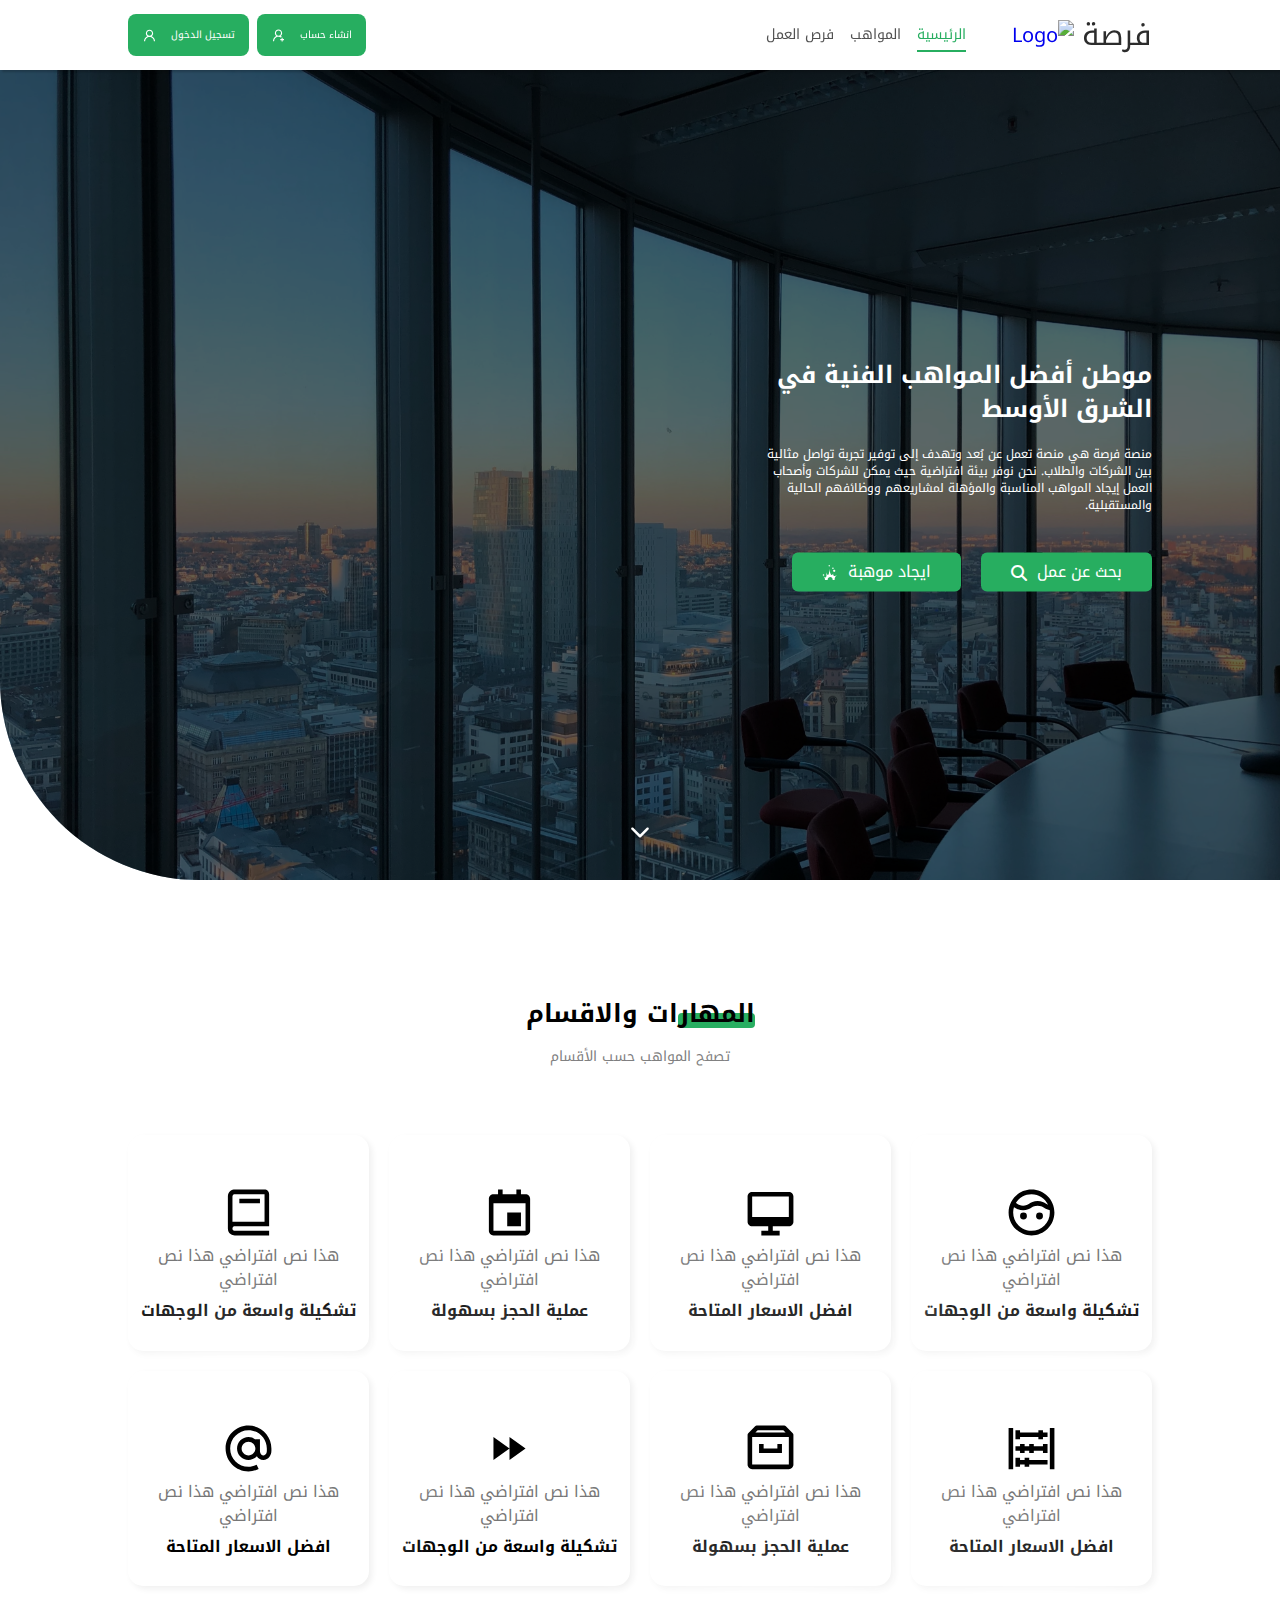
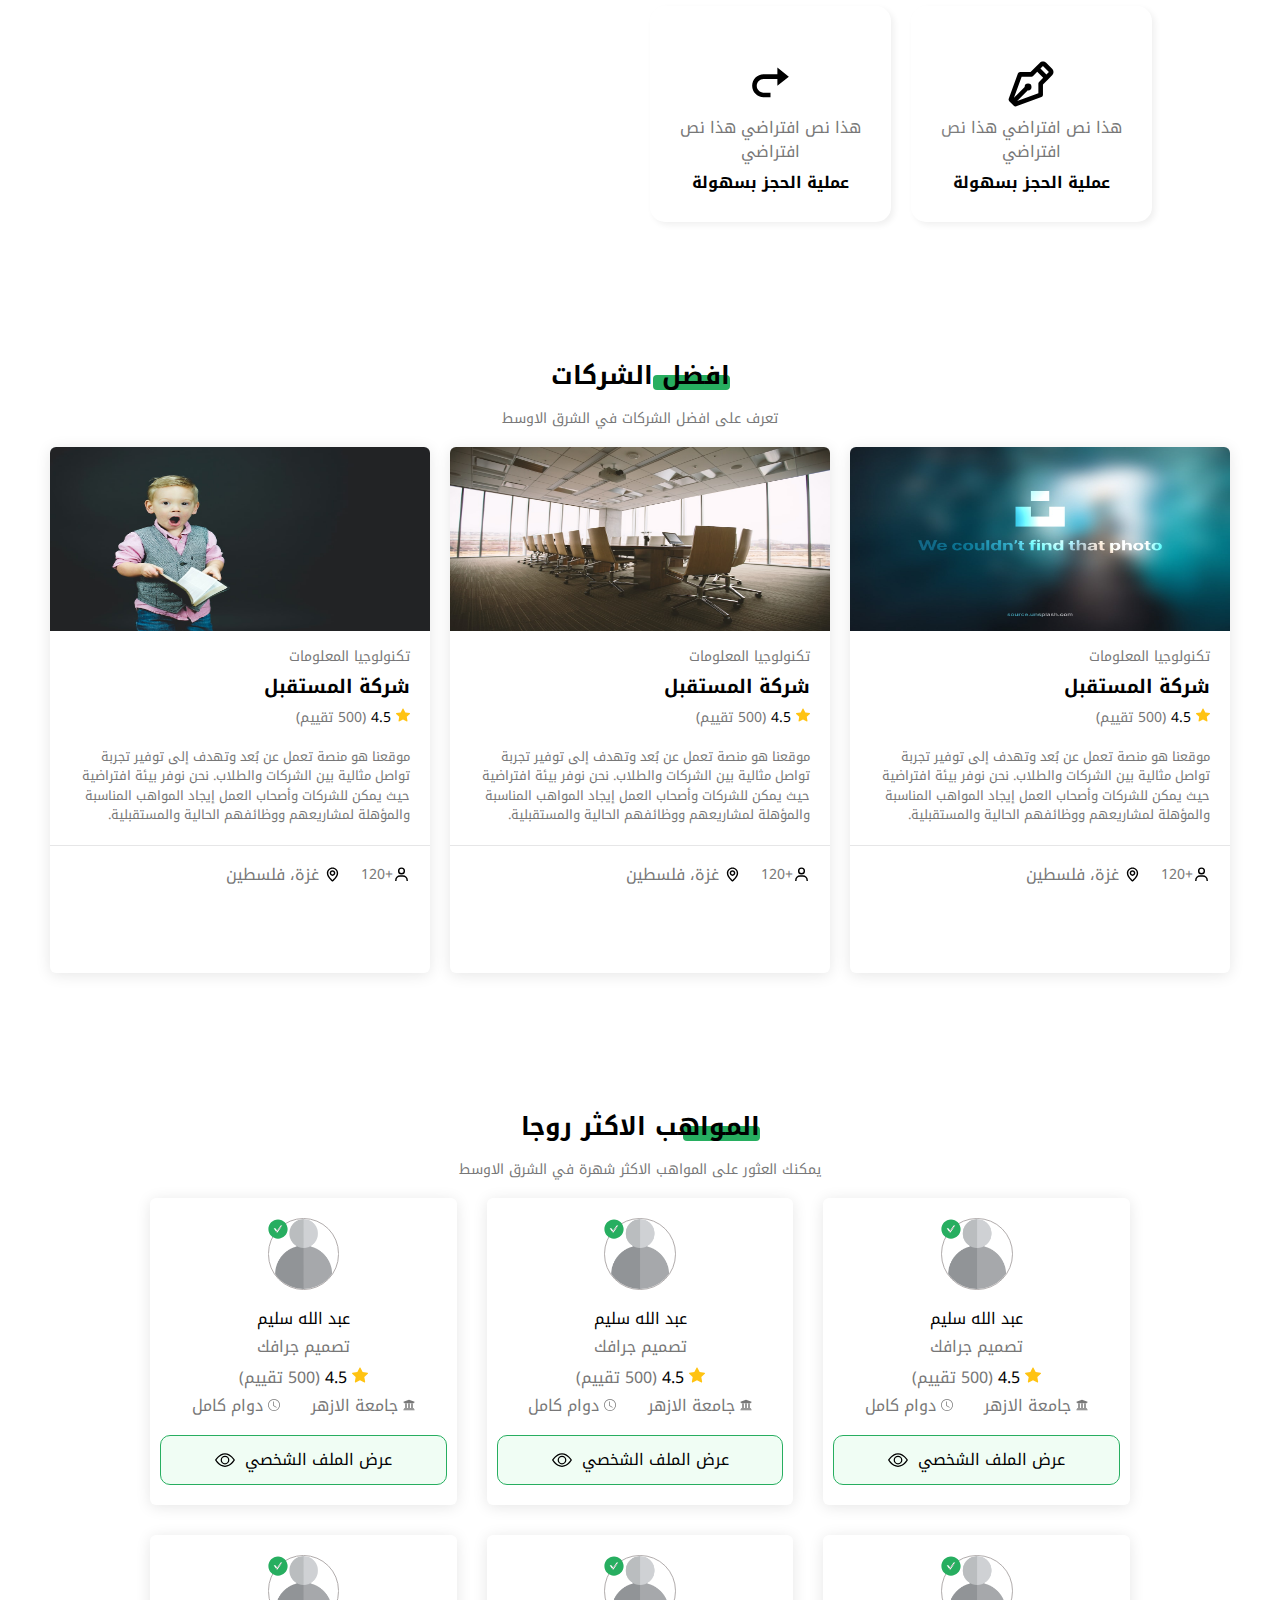
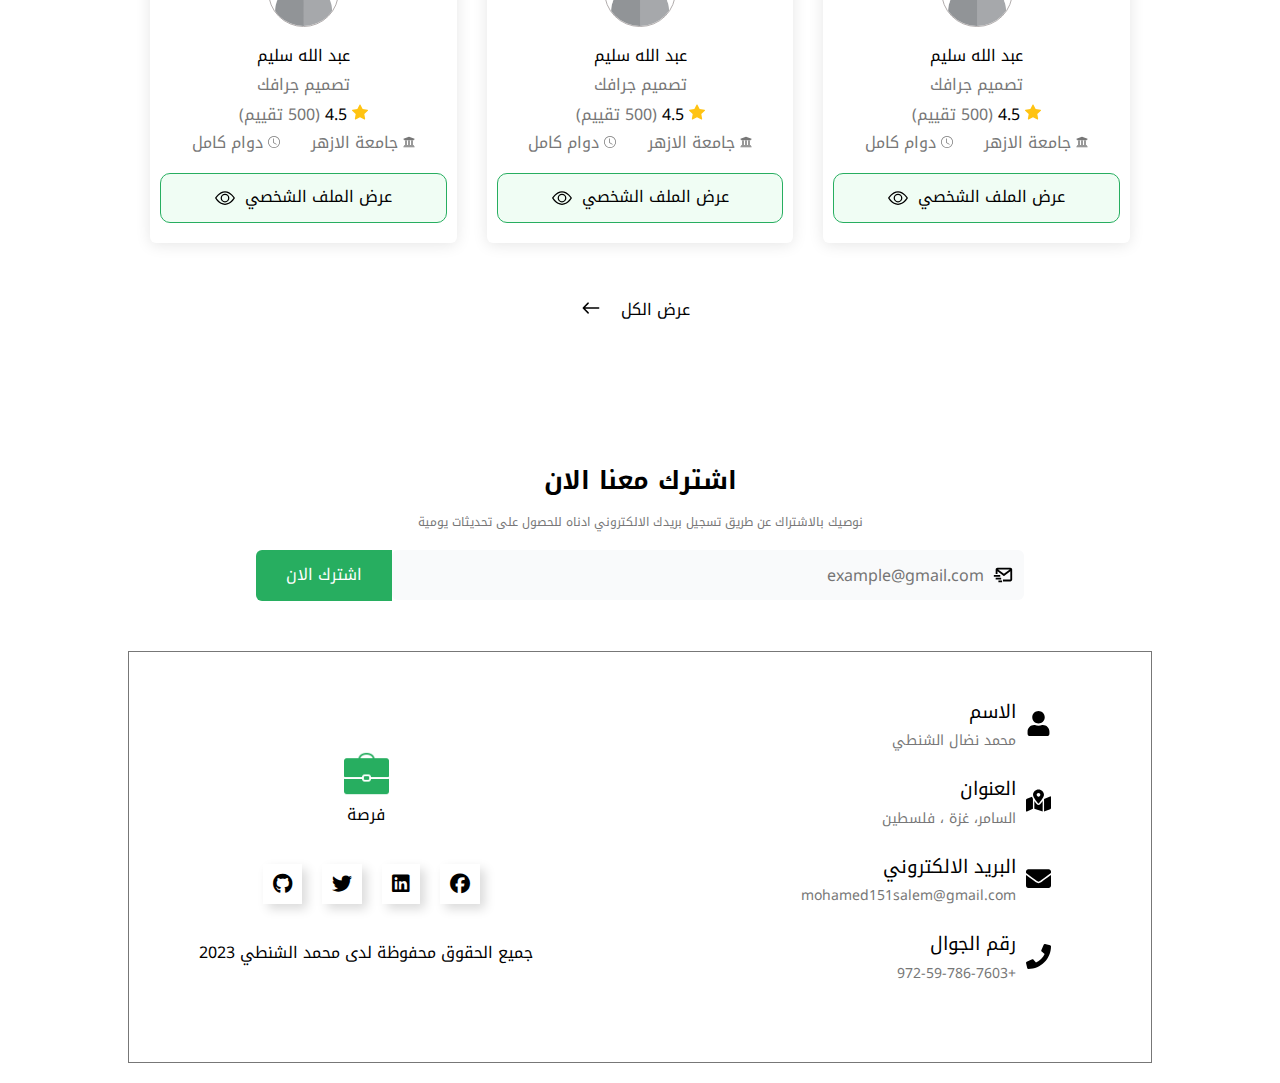
==== index.html @ 755a263c "Template Six" ====
<!DOCTYPE html>
<html lang="en">

<head>
    <meta charset="UTF-8">
    <meta name="viewport" content="width=device-width, initial-scale=1.0">
    <link rel="icon" href="Image/logo.png">
    <!-- Goolge Font -->
    <link rel="preconnect" href="https://fonts.googleapis.com">
    <link rel="preconnect" href="https://fonts.gstatic.com" crossorigin>
    <link href="https://fonts.googleapis.com/css2?family=Noto+Kufi+Arabic:wght@200;300;400;500;600;700;800&display=swap"
        rel="stylesheet">
    <!-- Main File CSS -->
    <link rel="stylesheet" href="CSS/style.css">
    <!-- Font Awesome -->
    <link rel="stylesheet" href="https://cdnjs.cloudflare.com/ajax/libs/font-awesome/6.4.0/css/all.min.css">
    <!-- Normalize CSS -->
    <link rel="stylesheet" href="CSS/Normalize.css">
    <title>Template Six</title>
</head>

<body>
    <!-- Start Header -->
    <header>
        <div class="container">
            <div class="nav">
                <i class="i fas fa-bars toggle-menu"></i>
                <i class="fa-solid fa-xmark cancel"></i>
                <div class="logo">
                    <a href="#">
                        <h2>فرصة</h2>
                        <img src="Image/logo.png" alt="Logo">
                    </a>
                </div>
                <ul>
                    <li><a href="index.html" class="active">الرئيسية</a></li>
                    <li><a href="talent.html">المواهب</a></li>
                    <li><a href="jobs.html">فرص العمل</a></li>
                    <div class="logo-media">
                        <img src="Image/logo.png" alt="Logo">
                    </div>
                    <div class="text">
                        <p>جميع الحقوق محفوظة لدى محمد نضال الشنطي © 2023</p>
                    </div>
                </ul>
            </div>
            <div class="info">
                <div class="create">
                    <p>انشاء حساب</p>
                    <svg stroke="currentColor" fill="currentColor" stroke-width="0" viewBox="0 0 1024 1024" height="15"
                        width="15" xmlns="http://www.w3.org/2000/svg">
                        <path
                            d="M678.3 642.4c24.2-13 51.9-20.4 81.4-20.4h.1c3 0 4.4-3.6 2.2-5.6a371.67 371.67 0 0 0-103.7-65.8c-.4-.2-.8-.3-1.2-.5C719.2 505 759.6 431.7 759.6 349c0-137-110.8-248-247.5-248S264.7 212 264.7 349c0 82.7 40.4 156 102.6 201.1-.4.2-.8.3-1.2.5-44.7 18.9-84.8 46-119.3 80.6a373.42 373.42 0 0 0-80.4 119.5A373.6 373.6 0 0 0 137 888.8a8 8 0 0 0 8 8.2h59.9c4.3 0 7.9-3.5 8-7.8 2-77.2 32.9-149.5 87.6-204.3C357 628.2 432.2 597 512.2 597c56.7 0 111.1 15.7 158 45.1a8.1 8.1 0 0 0 8.1.3zM512.2 521c-45.8 0-88.9-17.9-121.4-50.4A171.2 171.2 0 0 1 340.5 349c0-45.9 17.9-89.1 50.3-121.6S466.3 177 512.2 177s88.9 17.9 121.4 50.4A171.2 171.2 0 0 1 683.9 349c0 45.9-17.9 89.1-50.3 121.6C601.1 503.1 558 521 512.2 521zM880 759h-84v-84c0-4.4-3.6-8-8-8h-56c-4.4 0-8 3.6-8 8v84h-84c-4.4 0-8 3.6-8 8v56c0 4.4 3.6 8 8 8h84v84c0 4.4 3.6 8 8 8h56c4.4 0 8-3.6 8-8v-84h84c4.4 0 8-3.6 8-8v-56c0-4.4-3.6-8-8-8z">
                        </path>
                    </svg>
                </div>

                <div class="login">
                    <p>تسجيل الدخول</p>
                    <svg stroke="currentColor" fill="currentColor" stroke-width="0" viewBox="0 0 1024 1024" height="15"
                        width="15" xmlns="http://www.w3.org/2000/svg">
                        <path
                            d="M858.5 763.6a374 374 0 0 0-80.6-119.5 375.63 375.63 0 0 0-119.5-80.6c-.4-.2-.8-.3-1.2-.5C719.5 518 760 444.7 760 362c0-137-111-248-248-248S264 225 264 362c0 82.7 40.5 156 102.8 201.1-.4.2-.8.3-1.2.5-44.8 18.9-85 46-119.5 80.6a375.63 375.63 0 0 0-80.6 119.5A371.7 371.7 0 0 0 136 901.8a8 8 0 0 0 8 8.2h60c4.4 0 7.9-3.5 8-7.8 2-77.2 33-149.5 87.8-204.3 56.7-56.7 132-87.9 212.2-87.9s155.5 31.2 212.2 87.9C779 752.7 810 825 812 902.2c.1 4.4 3.6 7.8 8 7.8h60a8 8 0 0 0 8-8.2c-1-47.8-10.9-94.3-29.5-138.2zM512 534c-45.9 0-89.1-17.9-121.6-50.4S340 407.9 340 362c0-45.9 17.9-89.1 50.4-121.6S466.1 190 512 190s89.1 17.9 121.6 50.4S684 316.1 684 362c0 45.9-17.9 89.1-50.4 121.6S557.9 534 512 534z">
                        </path>
                    </svg>
                </div>
            </div>
        </div>
    </header>
    <!-- End Header -->
    <!-- Start Landing -->
    <div class="landing">
        <div class="text">
            <div class="content">
                <h2>موطن أفضل المواهب الفنية في الشرق الأوسط</h2>
                <p>منصة فرصة هي منصة تعمل عن بُعد وتهدف إلى توفير تجربة تواصل مثالية بين الشركات والطلاب. نحن نوفر
                    بيئة
                    افتراضية حيث يمكن للشركات وأصحاب العمل إيجاد المواهب المناسبة والمؤهلة لمشاريعهم ووظائفهم
                    الحالية
                    والمستقبلية.</p>
            </div>
            <div class="info">
                <div class="but1">
                    <p>بحث عن عمل</p>
                    <i class="fa-solid fa-magnifying-glass"></i>
                </div>
                <div class="but2">
                    <p>ايجاد موهبة</p>
                    <svg stroke="currentColor" fill="currentColor" stroke-width="0" viewBox="0 0 512 512" height="1em"
                        width="1em" xmlns="http://www.w3.org/2000/svg">
                        <path
                            d="M230.406 14.656c-11.74.595-21.094 10.332-21.094 22.22 0 12.27 9.948 22.187 22.22 22.187 12.27 0 22.218-9.917 22.218-22.188 0-12.27-9.948-22.22-22.22-22.22-.382 0-.745-.018-1.124 0zm119.5 75.5c-14.066 0-25.47 11.402-25.47 25.47.002 14.066 11.404 25.468 25.47 25.468 14.067 0 25.47-11.402 25.47-25.47 0-14.066-11.403-25.468-25.47-25.468zM231.594 104.25c9.608 135.475-16.43 339.177-104.03 143.063 43.005 161.424-1.16 193.905-82.158 134.375C92.892 428.228 96.6 446 93.438 490.063h87.53c6.024-134.79 170.218-112.52 160.97 0h61.593c-2.084-64.2 19.595-109.802 79.72-169.063-61.48 49.15-138.108 86.467-125.438-41.188-48.405 139.543-115.11-25.45-126.218-175.562zM390.5 163.313c-19.997 0-36.22 16.22-36.22 36.218 0 19.998 16.223 36.22 36.22 36.22s36.188-16.222 36.188-36.22c0-19.996-16.19-36.218-36.188-36.218zM49.28 304.905c-14.065 0-25.468 11.402-25.468 25.47 0 14.066 11.403 25.468 25.47 25.468 14.066 0 25.468-11.402 25.468-25.47 0-14.066-11.402-25.468-25.47-25.468z">
                        </path>
                    </svg>
                </div>
            </div>
        </div>
        <a href="#articles" class="go-down">
            <svg stroke="currentColor" fill="currentColor" stroke-width="0" viewBox="0 0 512 512"
                class="absolute text-white left-[50%] translate-x-[-50%] bottom-2 animate-bounce" height="27" width="27"
                xmlns="http://www.w3.org/2000/svg">
                <path
                    d="M256 294.1L383 167c9.4-9.4 24.6-9.4 33.9 0s9.3 24.6 0 34L273 345c-9.1 9.1-23.7 9.3-33.1.7L95 201.1c-4.7-4.7-7-10.9-7-17s2.3-12.3 7-17c9.4-9.4 24.6-9.4 33.9 0l127.1 127z">
                </path>
            </svg>
        </a>
    </div>
    <!-- End Landing -->

    <!-- Start Section 1 -->
    <div class="sec-1">
        <div class="main-title">
            <h2>المهارات والاقسام</h2>
            <div class="paragraph">
                <p>تصفح المواهب حسب الأقسام</p>
            </div>
        </div>
        <div class="container">

            <div class="card">
                <svg stroke="currentColor" fill="currentColor" stroke-width="0" viewBox="0 0 24 24" height="55"
                    width="55" xmlns="http://www.w3.org/2000/svg">
                    <path
                        d="M12 2C6.486 2 2 6.486 2 12s4.486 10 10 10 10-4.486 10-10S17.514 2 12 2zm0 2c3.213 0 5.982 1.908 7.254 4.648a7.8 7.8 0 0 1-.895-.498c-.409-.258-.873-.551-1.46-.772-.669-.255-1.4-.378-2.234-.378s-1.565.123-2.234.377c-.587.223-1.051.516-1.472.781-.378.237-.703.443-1.103.594C9.41 8.921 8.926 9 8.33 9c-.595 0-1.079-.079-1.524-.248-.4-.151-.728-.358-1.106-.598-.161-.101-.34-.208-.52-.313C6.587 5.542 9.113 4 12 4zm0 16c-4.411 0-8-3.589-8-8 0-.81.123-1.59.348-2.327.094.058.185.11.283.173.411.26.876.554 1.466.776.669.255 1.399.378 2.233.378.833 0 1.564-.123 2.235-.377.587-.223 1.051-.516 1.472-.781.378-.237.703-.443 1.103-.595.445-.168.929-.247 1.525-.247s1.08.079 1.525.248c.399.15.725.356 1.114.602.409.258.873.551 1.46.773.363.138.748.229 1.153.291.049.357.083.717.083 1.086 0 4.411-3.589 8-8 8z">
                    </path>
                    <circle cx="8.5" cy="13.5" r="1.5"></circle>
                    <circle cx="15.5" cy="13.5" r="1.5"></circle>
                </svg>
                <div class="content">
                    <p>هذا نص افتراضي هذا نص افتراضي</p>
                    <h3>تشكيلة واسعة من الوجهات</h3>
                </div>
            </div>

            <div class="card">
                <svg stroke="currentColor" fill="currentColor" stroke-width="0" viewBox="0 0 24 24" height="55"
                    width="55" xmlns="http://www.w3.org/2000/svg">
                    <path
                        d="M20 3H4c-1.103 0-2 .897-2 2v11c0 1.103.897 2 2 2h7v2H8v2h8v-2h-3v-2h7c1.103 0 2-.897 2-2V5c0-1.103-.897-2-2-2zM4 14V5h16l.002 9H4z">
                    </path>
                </svg>
                <div class="content">
                    <p>هذا نص افتراضي هذا نص افتراضي</p>
                    <h3>افضل الاسعار المتاحة</h3>
                </div>
            </div>

            <div class="card">
                <svg stroke="currentColor" fill="currentColor" stroke-width="0" viewBox="0 0 24 24" height="55"
                    width="55" xmlns="http://www.w3.org/2000/svg">
                    <path d="M11 12h6v6h-6z"></path>
                    <path
                        d="M19 4h-2V2h-2v2H9V2H7v2H5c-1.103 0-2 .897-2 2v14c0 1.103.897 2 2 2h14c1.103 0 2-.897 2-2V6c0-1.103-.897-2-2-2zm.001 16H5V8h14l.001 12z">
                    </path>
                </svg>
                <div class="content">
                    <p>هذا نص افتراضي هذا نص افتراضي</p>
                    <h3>عملية الحجز بسهولة</h3>
                </div>
            </div>

            <div class="card">
                <svg stroke="currentColor" fill="currentColor" stroke-width="0" viewBox="0 0 24 24" height="55"
                    width="55" xmlns="http://www.w3.org/2000/svg">
                    <path
                        d="M6 22h15v-2H6.012C5.55 19.988 5 19.805 5 19s.55-.988 1.012-1H21V4c0-1.103-.897-2-2-2H6c-1.206 0-3 .799-3 3v14c0 2.201 1.794 3 3 3zM5 8V5c0-.805.55-.988 1-1h13v12H5V8z">
                    </path>
                    <path d="M8 6h9v2H8z"></path>
                </svg>
                <div class="content">
                    <p>هذا نص افتراضي هذا نص افتراضي</p>
                    <h3>تشكيلة واسعة من الوجهات</h3>
                </div>
            </div>

            <div class="card">
                <svg stroke="currentColor" fill="currentColor" stroke-width="0" viewBox="0 0 24 24" height="55"
                    width="55" xmlns="http://www.w3.org/2000/svg">
                    <path
                        d="M2 3h2v18H2zm18 0h2v18h-2zM5 13h2v1h2v-1h2v1h2v-1h4v1h2v-4h-2v1h-4v-1h-2v1H9v-1H7v1H5zm0-9v4h2V7h8v1h2V7h2V5h-2V4h-2v1H7V4zm0 13v3h2v-1h2v1h2v-1h8v-2h-8v-1H9v1H7v-1H5z">
                    </path>
                </svg>
                <div class="content">
                    <p>هذا نص افتراضي هذا نص افتراضي</p>
                    <h3>افضل الاسعار المتاحة</h3>
                </div>
            </div>

            <div class="card">
                <svg stroke="currentColor" fill="currentColor" stroke-width="0" viewBox="0 0 24 24" height="55"
                    width="55" xmlns="http://www.w3.org/2000/svg">
                    <path
                        d="m21.706 5.291-2.999-2.998A.996.996 0 0 0 18 2H6a.996.996 0 0 0-.707.293L2.294 5.291A.994.994 0 0 0 2 5.999V19c0 1.103.897 2 2 2h16c1.103 0 2-.897 2-2V5.999a.994.994 0 0 0-.294-.708zM6.414 4h11.172l.999.999H5.415L6.414 4zM4 19V6.999h16L20.002 19H4z">
                    </path>
                    <path d="M15 12H9v-2H7v4h10v-4h-2z"></path>
                </svg>
                <div class="content">
                    <p>هذا نص افتراضي هذا نص افتراضي</p>
                    <h3>عملية الحجز بسهولة</h3>
                </div>
            </div>

            <div class="card">
                <svg stroke="currentColor" fill="currentColor" stroke-width="0" viewBox="0 0 24 24" height="55"
                    width="55" xmlns="http://www.w3.org/2000/svg">
                    <path d="m19 12-7-5v10zM5 7v10l7-5z"></path>
                </svg>
                <div class="content">
                    <p>هذا نص افتراضي هذا نص افتراضي</p>
                    <h3>تشكيلة واسعة من الوجهات</h3>
                </div>
            </div>

            <div class="card">
                <svg stroke="currentColor" fill="currentColor" stroke-width="0" viewBox="0 0 24 24" height="55"
                    width="55" xmlns="http://www.w3.org/2000/svg">
                    <path
                        d="M12 2C6.486 2 2 6.486 2 12s4.486 10 10 10c1.466 0 2.961-.371 4.442-1.104l-.885-1.793C14.353 19.698 13.156 20 12 20c-4.411 0-8-3.589-8-8s3.589-8 8-8 8 3.589 8 8v1c0 .692-.313 2-1.5 2-1.396 0-1.494-1.819-1.5-2V8h-2v.025A4.954 4.954 0 0 0 12 7c-2.757 0-5 2.243-5 5s2.243 5 5 5c1.45 0 2.748-.631 3.662-1.621.524.89 1.408 1.621 2.838 1.621 2.273 0 3.5-2.061 3.5-4v-1c0-5.514-4.486-10-10-10zm0 13c-1.654 0-3-1.346-3-3s1.346-3 3-3 3 1.346 3 3-1.346 3-3 3z">
                    </path>
                </svg>
                <div class="content">
                    <p>هذا نص افتراضي هذا نص افتراضي</p>
                    <h3>افضل الاسعار المتاحة</h3>
                </div>
            </div>

            <div class="card">
                <svg stroke="currentColor" fill="currentColor" stroke-width="0" viewBox="0 0 24 24" height="55"
                    width="55" xmlns="http://www.w3.org/2000/svg">
                    <path
                        d="M18.404 2.998c-.757-.754-2.077-.751-2.828.005l-1.784 1.791L11.586 7H7a.998.998 0 0 0-.939.658l-4 11c-.133.365-.042.774.232 1.049l2 2a.997.997 0 0 0 1.049.232l11-4A.998.998 0 0 0 17 17v-4.586l2.207-2.207v-.001h.001L21 8.409c.378-.378.586-.881.585-1.415 0-.535-.209-1.038-.588-1.415l-2.593-2.581zm-3.111 8.295A.996.996 0 0 0 15 12v4.3l-9.249 3.363 4.671-4.671c.026.001.052.008.078.008A1.5 1.5 0 1 0 9 13.5c0 .026.007.052.008.078l-4.671 4.671L7.7 9H12c.266 0 .52-.105.707-.293L14.5 6.914 17.086 9.5l-1.793 1.793zm3.206-3.208-2.586-2.586 1.079-1.084 2.593 2.581-1.086 1.089z">
                    </path>
                </svg>
                <div class="content">
                    <p>هذا نص افتراضي هذا نص افتراضي</p>
                    <h3>عملية الحجز بسهولة</h3>
                </div>
            </div>

            <div class="card">
                <svg stroke="currentColor" fill="currentColor" stroke-width="0" viewBox="0 0 24 24" height="55"
                    width="55" xmlns="http://www.w3.org/2000/svg">
                    <path
                        d="M9 18h3v-2H9c-1.654 0-3-1.346-3-3s1.346-3 3-3h6v3l5-4-5-4v3H9c-2.757 0-5 2.243-5 5s2.243 5 5 5z">
                    </path>
                </svg>
                <div class="content">
                    <p>هذا نص افتراضي هذا نص افتراضي</p>
                    <h3>عملية الحجز بسهولة</h3>
                </div>
            </div>

        </div>
    </div>
    <!-- End Section 1 -->

    <!-- Start Section 2 -->
    <div class="sec-2">
        <div class="main-title">
            <h2>افضل الشركات</h2>
            <p>تعرف على افضل الشركات في الشرق الاوسط</p>
        </div>
        <div class="container">

            <div class="card">
                <img src="image/sec2-1.jpeg" alt="">
                <div class="content">
                    <p>تكنولوجيا المعلومات</p>
                    <h3>شركة المستقبل</h3>
                    <svg stroke="currentColor" fill="currentColor" stroke-width="0" viewBox="0 0 16 16"
                        class="text-[#FFC312]" height="1em" width="1em" xmlns="http://www.w3.org/2000/svg">
                        <path
                            d="M3.612 15.443c-.386.198-.824-.149-.746-.592l.83-4.73L.173 6.765c-.329-.314-.158-.888.283-.95l4.898-.696L7.538.792c.197-.39.73-.39.927 0l2.184 4.327 4.898.696c.441.062.612.636.282.95l-3.522 3.356.83 4.73c.078.443-.36.79-.746.592L8 13.187l-4.389 2.256z">
                        </path>
                    </svg>
                    <span>4.5</span>
                    <span>(500 تقييم)</span>
                    <p>موقعنا هو منصة تعمل عن بُعد وتهدف إلى توفير تجربة تواصل مثالية بين الشركات والطلاب. نحن نوفر بيئة
                        افتراضية حيث يمكن للشركات وأصحاب العمل إيجاد المواهب المناسبة والمؤهلة لمشاريعهم ووظائفهم
                        الحالية والمستقبلية.
                    </p>
                </div>
                <div class="info">
                    <svg stroke="currentColor" fill="currentColor" stroke-width="0" viewBox="0 0 24 24" height="17"
                        width="17" xmlns="http://www.w3.org/2000/svg">
                        <path
                            d="M12 2a5 5 0 1 0 5 5 5 5 0 0 0-5-5zm0 8a3 3 0 1 1 3-3 3 3 0 0 1-3 3zm9 11v-1a7 7 0 0 0-7-7h-4a7 7 0 0 0-7 7v1h2v-1a5 5 0 0 1 5-5h4a5 5 0 0 1 5 5v1z">
                        </path>
                    </svg>
                    <span>+120</span>
                    <svg stroke="currentColor" fill="currentColor" stroke-width="0" viewBox="0 0 24 24" height="17"
                        width="17" xmlns="http://www.w3.org/2000/svg">
                        <path
                            d="M12 14c2.206 0 4-1.794 4-4s-1.794-4-4-4-4 1.794-4 4 1.794 4 4 4zm0-6c1.103 0 2 .897 2 2s-.897 2-2 2-2-.897-2-2 .897-2 2-2z">
                        </path>
                        <path
                            d="M11.42 21.814a.998.998 0 0 0 1.16 0C12.884 21.599 20.029 16.44 20 10c0-4.411-3.589-8-8-8S4 5.589 4 9.995c-.029 6.445 7.116 11.604 7.42 11.819zM12 4c3.309 0 6 2.691 6 6.005.021 4.438-4.388 8.423-6 9.73-1.611-1.308-6.021-5.294-6-9.735 0-3.309 2.691-6 6-6z">
                        </path>
                    </svg>
                    <p>غزة، فلسطين</p>
                </div>
            </div>

            <div class="card">
                <img src="image/sec2-2.jpeg" alt="">
                <div class="content">
                    <p>تكنولوجيا المعلومات</p>
                    <h3>شركة المستقبل</h3>
                    <svg stroke="currentColor" fill="currentColor" stroke-width="0" viewBox="0 0 16 16"
                        class="text-[#FFC312]" height="1em" width="1em" xmlns="http://www.w3.org/2000/svg">
                        <path
                            d="M3.612 15.443c-.386.198-.824-.149-.746-.592l.83-4.73L.173 6.765c-.329-.314-.158-.888.283-.95l4.898-.696L7.538.792c.197-.39.73-.39.927 0l2.184 4.327 4.898.696c.441.062.612.636.282.95l-3.522 3.356.83 4.73c.078.443-.36.79-.746.592L8 13.187l-4.389 2.256z">
                        </path>
                    </svg>
                    <span>4.5</span>
                    <span>(500 تقييم)</span>
                    <p>موقعنا هو منصة تعمل عن بُعد وتهدف إلى توفير تجربة تواصل مثالية بين الشركات والطلاب. نحن نوفر بيئة
                        افتراضية حيث يمكن للشركات وأصحاب العمل إيجاد المواهب المناسبة والمؤهلة لمشاريعهم ووظائفهم
                        الحالية والمستقبلية.
                    </p>
                </div>
                <div class="info">
                    <svg stroke="currentColor" fill="currentColor" stroke-width="0" viewBox="0 0 24 24" height="17"
                        width="17" xmlns="http://www.w3.org/2000/svg">
                        <path
                            d="M12 2a5 5 0 1 0 5 5 5 5 0 0 0-5-5zm0 8a3 3 0 1 1 3-3 3 3 0 0 1-3 3zm9 11v-1a7 7 0 0 0-7-7h-4a7 7 0 0 0-7 7v1h2v-1a5 5 0 0 1 5-5h4a5 5 0 0 1 5 5v1z">
                        </path>
                    </svg>
                    <span>+120</span>
                    <svg stroke="currentColor" fill="currentColor" stroke-width="0" viewBox="0 0 24 24" height="17"
                        width="17" xmlns="http://www.w3.org/2000/svg">
                        <path
                            d="M12 14c2.206 0 4-1.794 4-4s-1.794-4-4-4-4 1.794-4 4 1.794 4 4 4zm0-6c1.103 0 2 .897 2 2s-.897 2-2 2-2-.897-2-2 .897-2 2-2z">
                        </path>
                        <path
                            d="M11.42 21.814a.998.998 0 0 0 1.16 0C12.884 21.599 20.029 16.44 20 10c0-4.411-3.589-8-8-8S4 5.589 4 9.995c-.029 6.445 7.116 11.604 7.42 11.819zM12 4c3.309 0 6 2.691 6 6.005.021 4.438-4.388 8.423-6 9.73-1.611-1.308-6.021-5.294-6-9.735 0-3.309 2.691-6 6-6z">
                        </path>
                    </svg>
                    <p>غزة، فلسطين</p>
                </div>
            </div>

            <div class="card">
                <img src="image/sec2-3.jpeg" alt="">
                <div class="content">
                    <p>تكنولوجيا المعلومات</p>
                    <h3>شركة المستقبل</h3>
                    <svg stroke="currentColor" fill="currentColor" stroke-width="0" viewBox="0 0 16 16"
                        class="text-[#FFC312]" height="1em" width="1em" xmlns="http://www.w3.org/2000/svg">
                        <path
                            d="M3.612 15.443c-.386.198-.824-.149-.746-.592l.83-4.73L.173 6.765c-.329-.314-.158-.888.283-.95l4.898-.696L7.538.792c.197-.39.73-.39.927 0l2.184 4.327 4.898.696c.441.062.612.636.282.95l-3.522 3.356.83 4.73c.078.443-.36.79-.746.592L8 13.187l-4.389 2.256z">
                        </path>
                    </svg>
                    <span>4.5</span>
                    <span>(500 تقييم)</span>
                    <p>موقعنا هو منصة تعمل عن بُعد وتهدف إلى توفير تجربة تواصل مثالية بين الشركات والطلاب. نحن نوفر بيئة
                        افتراضية حيث يمكن للشركات وأصحاب العمل إيجاد المواهب المناسبة والمؤهلة لمشاريعهم ووظائفهم
                        الحالية والمستقبلية.
                    </p>
                </div>
                <div class="info">
                    <svg stroke="currentColor" fill="currentColor" stroke-width="0" viewBox="0 0 24 24" height="17"
                        width="17" xmlns="http://www.w3.org/2000/svg">
                        <path
                            d="M12 2a5 5 0 1 0 5 5 5 5 0 0 0-5-5zm0 8a3 3 0 1 1 3-3 3 3 0 0 1-3 3zm9 11v-1a7 7 0 0 0-7-7h-4a7 7 0 0 0-7 7v1h2v-1a5 5 0 0 1 5-5h4a5 5 0 0 1 5 5v1z">
                        </path>
                    </svg>
                    <span>+120</span>
                    <svg stroke="currentColor" fill="currentColor" stroke-width="0" viewBox="0 0 24 24" height="17"
                        width="17" xmlns="http://www.w3.org/2000/svg">
                        <path
                            d="M12 14c2.206 0 4-1.794 4-4s-1.794-4-4-4-4 1.794-4 4 1.794 4 4 4zm0-6c1.103 0 2 .897 2 2s-.897 2-2 2-2-.897-2-2 .897-2 2-2z">
                        </path>
                        <path
                            d="M11.42 21.814a.998.998 0 0 0 1.16 0C12.884 21.599 20.029 16.44 20 10c0-4.411-3.589-8-8-8S4 5.589 4 9.995c-.029 6.445 7.116 11.604 7.42 11.819zM12 4c3.309 0 6 2.691 6 6.005.021 4.438-4.388 8.423-6 9.73-1.611-1.308-6.021-5.294-6-9.735 0-3.309 2.691-6 6-6z">
                        </path>
                    </svg>
                    <p>غزة، فلسطين</p>
                </div>
            </div>

            <div class="card">
                <img src="image/sec2-4.jpeg" alt="">
                <div class="content">
                    <p>تكنولوجيا المعلومات</p>
                    <h3>شركة المستقبل</h3>
                    <svg stroke="currentColor" fill="currentColor" stroke-width="0" viewBox="0 0 16 16"
                        class="text-[#FFC312]" height="1em" width="1em" xmlns="http://www.w3.org/2000/svg">
                        <path
                            d="M3.612 15.443c-.386.198-.824-.149-.746-.592l.83-4.73L.173 6.765c-.329-.314-.158-.888.283-.95l4.898-.696L7.538.792c.197-.39.73-.39.927 0l2.184 4.327 4.898.696c.441.062.612.636.282.95l-3.522 3.356.83 4.73c.078.443-.36.79-.746.592L8 13.187l-4.389 2.256z">
                        </path>
                    </svg>
                    <span>4.5</span>
                    <span>(500 تقييم)</span>
                    <p>موقعنا هو منصة تعمل عن بُعد وتهدف إلى توفير تجربة تواصل مثالية بين الشركات والطلاب. نحن نوفر بيئة
                        افتراضية حيث يمكن للشركات وأصحاب العمل إيجاد المواهب المناسبة والمؤهلة لمشاريعهم ووظائفهم
                        الحالية والمستقبلية.
                    </p>
                </div>
                <div class="info">
                    <svg stroke="currentColor" fill="currentColor" stroke-width="0" viewBox="0 0 24 24" height="17"
                        width="17" xmlns="http://www.w3.org/2000/svg">
                        <path
                            d="M12 2a5 5 0 1 0 5 5 5 5 0 0 0-5-5zm0 8a3 3 0 1 1 3-3 3 3 0 0 1-3 3zm9 11v-1a7 7 0 0 0-7-7h-4a7 7 0 0 0-7 7v1h2v-1a5 5 0 0 1 5-5h4a5 5 0 0 1 5 5v1z">
                        </path>
                    </svg>
                    <span>+120</span>
                    <svg stroke="currentColor" fill="currentColor" stroke-width="0" viewBox="0 0 24 24" height="17"
                        width="17" xmlns="http://www.w3.org/2000/svg">
                        <path
                            d="M12 14c2.206 0 4-1.794 4-4s-1.794-4-4-4-4 1.794-4 4 1.794 4 4 4zm0-6c1.103 0 2 .897 2 2s-.897 2-2 2-2-.897-2-2 .897-2 2-2z">
                        </path>
                        <path
                            d="M11.42 21.814a.998.998 0 0 0 1.16 0C12.884 21.599 20.029 16.44 20 10c0-4.411-3.589-8-8-8S4 5.589 4 9.995c-.029 6.445 7.116 11.604 7.42 11.819zM12 4c3.309 0 6 2.691 6 6.005.021 4.438-4.388 8.423-6 9.73-1.611-1.308-6.021-5.294-6-9.735 0-3.309 2.691-6 6-6z">
                        </path>
                    </svg>
                    <p>غزة، فلسطين</p>
                </div>
            </div>

        </div>
    </div>
    <!-- End Section 2 -->
    <!-- Start Section 3 -->
    <div class="sec-3">
        <div class="main-title">
            <h2>المواهب الاكثر روجا</h2>
            <p>يمكنك العثور على المواهب الاكثر شهرة في الشرق الاوسط</p>
        </div>
        <div class="container">

            <div class="card">
                <img src="image/user.png" alt="User">
                <svg stroke="currentColor" fill="currentColor" stroke-width="0" viewBox="0 0 1024 1024"
                    class="absolute top-0 left-0 text-primary bg-white rounded-full p-[1px]" height="22" width="22"
                    xmlns="http://www.w3.org/2000/svg">
                    <path
                        d="M512 64C264.6 64 64 264.6 64 512s200.6 448 448 448 448-200.6 448-448S759.4 64 512 64zm193.5 301.7l-210.6 292a31.8 31.8 0 0 1-51.7 0L318.5 484.9c-3.8-5.3 0-12.7 6.5-12.7h46.9c10.2 0 19.9 4.9 25.9 13.3l71.2 98.8 157.2-218c6-8.3 15.6-13.3 25.9-13.3H699c6.5 0 10.3 7.4 6.5 12.7z">
                    </path>
                </svg>
                <div class="content">
                    <p>عبد الله سليم</p>
                    <p>تصميم جرافك</p>
                    <svg stroke="currentColor" fill="currentColor" stroke-width="0" viewBox="0 0 16 16"
                        class="text-[#FFC312] first" height="1em" width="1em" xmlns="http://www.w3.org/2000/svg">
                        <path
                            d="M3.612 15.443c-.386.198-.824-.149-.746-.592l.83-4.73L.173 6.765c-.329-.314-.158-.888.283-.95l4.898-.696L7.538.792c.197-.39.73-.39.927 0l2.184 4.327 4.898.696c.441.062.612.636.282.95l-3.522 3.356.83 4.73c.078.443-.36.79-.746.592L8 13.187l-4.389 2.256z">
                        </path>
                    </svg>
                    <span>4.5</span>
                    <span>(500 تقييم)</span>
                    <div class="college">
                        <div class="col1">
                            <svg stroke="currentColor" fill="currentColor" stroke-width="0" viewBox="0 0 512 512"
                                height="12" width="12" xmlns="http://www.w3.org/2000/svg">
                                <path
                                    d="M496 128v16a8 8 0 0 1-8 8h-24v12c0 6.627-5.373 12-12 12H60c-6.627 0-12-5.373-12-12v-12H24a8 8 0 0 1-8-8v-16a8 8 0 0 1 4.941-7.392l232-88a7.996 7.996 0 0 1 6.118 0l232 88A8 8 0 0 1 496 128zm-24 304H40c-13.255 0-24 10.745-24 24v16a8 8 0 0 0 8 8h464a8 8 0 0 0 8-8v-16c0-13.255-10.745-24-24-24zM96 192v192H60c-6.627 0-12 5.373-12 12v20h416v-20c0-6.627-5.373-12-12-12h-36V192h-64v192h-64V192h-64v192h-64V192H96z">
                                </path>
                            </svg>
                            <span>جامعة الازهر</span>
                        </div>
                        <div class="col2">
                            <svg stroke="currentColor" fill="currentColor" stroke-width="0" viewBox="0 0 16 16"
                                height="12" width="12" xmlns="http://www.w3.org/2000/svg">
                                <path
                                    d="M8 3.5a.5.5 0 0 0-1 0V9a.5.5 0 0 0 .252.434l3.5 2a.5.5 0 0 0 .496-.868L8 8.71V3.5z">
                                </path>
                                <path d="M8 16A8 8 0 1 0 8 0a8 8 0 0 0 0 16zm7-8A7 7 0 1 1 1 8a7 7 0 0 1 14 0z"></path>
                            </svg>
                            <span>دوام كامل</span>
                        </div>
                    </div>
                    <div class="view">
                        <span>عرض الملف الشخصي</span>
                        <svg stroke="currentColor" fill="currentColor" stroke-width="0" viewBox="0 0 16 16" height="20"
                            width="20" xmlns="http://www.w3.org/2000/svg">
                            <path
                                d="M16 8s-3-5.5-8-5.5S0 8 0 8s3 5.5 8 5.5S16 8 16 8zM1.173 8a13.133 13.133 0 0 1 1.66-2.043C4.12 4.668 5.88 3.5 8 3.5c2.12 0 3.879 1.168 5.168 2.457A13.133 13.133 0 0 1 14.828 8c-.058.087-.122.183-.195.288-.335.48-.83 1.12-1.465 1.755C11.879 11.332 10.119 12.5 8 12.5c-2.12 0-3.879-1.168-5.168-2.457A13.134 13.134 0 0 1 1.172 8z">
                            </path>
                            <path
                                d="M8 5.5a2.5 2.5 0 1 0 0 5 2.5 2.5 0 0 0 0-5zM4.5 8a3.5 3.5 0 1 1 7 0 3.5 3.5 0 0 1-7 0z">
                            </path>
                        </svg>
                    </div>
                </div>
            </div>

            <div class="card">
                <img src="image/user.png" alt="User">
                <svg stroke="currentColor" fill="currentColor" stroke-width="0" viewBox="0 0 1024 1024"
                    class="absolute top-0 left-0 text-primary bg-white rounded-full p-[1px]" height="22" width="22"
                    xmlns="http://www.w3.org/2000/svg">
                    <path
                        d="M512 64C264.6 64 64 264.6 64 512s200.6 448 448 448 448-200.6 448-448S759.4 64 512 64zm193.5 301.7l-210.6 292a31.8 31.8 0 0 1-51.7 0L318.5 484.9c-3.8-5.3 0-12.7 6.5-12.7h46.9c10.2 0 19.9 4.9 25.9 13.3l71.2 98.8 157.2-218c6-8.3 15.6-13.3 25.9-13.3H699c6.5 0 10.3 7.4 6.5 12.7z">
                    </path>
                </svg>
                <div class="content">
                    <p>عبد الله سليم</p>
                    <p>تصميم جرافك</p>
                    <svg stroke="currentColor" fill="currentColor" stroke-width="0" viewBox="0 0 16 16"
                        class="text-[#FFC312] first" height="1em" width="1em" xmlns="http://www.w3.org/2000/svg">
                        <path
                            d="M3.612 15.443c-.386.198-.824-.149-.746-.592l.83-4.73L.173 6.765c-.329-.314-.158-.888.283-.95l4.898-.696L7.538.792c.197-.39.73-.39.927 0l2.184 4.327 4.898.696c.441.062.612.636.282.95l-3.522 3.356.83 4.73c.078.443-.36.79-.746.592L8 13.187l-4.389 2.256z">
                        </path>
                    </svg>
                    <span>4.5</span>
                    <span>(500 تقييم)</span>
                    <div class="college">
                        <div class="col1">
                            <svg stroke="currentColor" fill="currentColor" stroke-width="0" viewBox="0 0 512 512"
                                height="12" width="12" xmlns="http://www.w3.org/2000/svg">
                                <path
                                    d="M496 128v16a8 8 0 0 1-8 8h-24v12c0 6.627-5.373 12-12 12H60c-6.627 0-12-5.373-12-12v-12H24a8 8 0 0 1-8-8v-16a8 8 0 0 1 4.941-7.392l232-88a7.996 7.996 0 0 1 6.118 0l232 88A8 8 0 0 1 496 128zm-24 304H40c-13.255 0-24 10.745-24 24v16a8 8 0 0 0 8 8h464a8 8 0 0 0 8-8v-16c0-13.255-10.745-24-24-24zM96 192v192H60c-6.627 0-12 5.373-12 12v20h416v-20c0-6.627-5.373-12-12-12h-36V192h-64v192h-64V192h-64v192h-64V192H96z">
                                </path>
                            </svg>
                            <span>جامعة الازهر</span>
                        </div>
                        <div class="col2">
                            <svg stroke="currentColor" fill="currentColor" stroke-width="0" viewBox="0 0 16 16"
                                height="12" width="12" xmlns="http://www.w3.org/2000/svg">
                                <path
                                    d="M8 3.5a.5.5 0 0 0-1 0V9a.5.5 0 0 0 .252.434l3.5 2a.5.5 0 0 0 .496-.868L8 8.71V3.5z">
                                </path>
                                <path d="M8 16A8 8 0 1 0 8 0a8 8 0 0 0 0 16zm7-8A7 7 0 1 1 1 8a7 7 0 0 1 14 0z"></path>
                            </svg>
                            <span>دوام كامل</span>
                        </div>
                    </div>
                    <div class="view">
                        <span>عرض الملف الشخصي</span>
                        <svg stroke="currentColor" fill="currentColor" stroke-width="0" viewBox="0 0 16 16" height="20"
                            width="20" xmlns="http://www.w3.org/2000/svg">
                            <path
                                d="M16 8s-3-5.5-8-5.5S0 8 0 8s3 5.5 8 5.5S16 8 16 8zM1.173 8a13.133 13.133 0 0 1 1.66-2.043C4.12 4.668 5.88 3.5 8 3.5c2.12 0 3.879 1.168 5.168 2.457A13.133 13.133 0 0 1 14.828 8c-.058.087-.122.183-.195.288-.335.48-.83 1.12-1.465 1.755C11.879 11.332 10.119 12.5 8 12.5c-2.12 0-3.879-1.168-5.168-2.457A13.134 13.134 0 0 1 1.172 8z">
                            </path>
                            <path
                                d="M8 5.5a2.5 2.5 0 1 0 0 5 2.5 2.5 0 0 0 0-5zM4.5 8a3.5 3.5 0 1 1 7 0 3.5 3.5 0 0 1-7 0z">
                            </path>
                        </svg>
                    </div>
                </div>
            </div>

            <div class="card">
                <img src="image/user.png" alt="User">
                <svg stroke="currentColor" fill="currentColor" stroke-width="0" viewBox="0 0 1024 1024"
                    class="absolute top-0 left-0 text-primary bg-white rounded-full p-[1px]" height="22" width="22"
                    xmlns="http://www.w3.org/2000/svg">
                    <path
                        d="M512 64C264.6 64 64 264.6 64 512s200.6 448 448 448 448-200.6 448-448S759.4 64 512 64zm193.5 301.7l-210.6 292a31.8 31.8 0 0 1-51.7 0L318.5 484.9c-3.8-5.3 0-12.7 6.5-12.7h46.9c10.2 0 19.9 4.9 25.9 13.3l71.2 98.8 157.2-218c6-8.3 15.6-13.3 25.9-13.3H699c6.5 0 10.3 7.4 6.5 12.7z">
                    </path>
                </svg>
                <div class="content">
                    <p>عبد الله سليم</p>
                    <p>تصميم جرافك</p>
                    <svg stroke="currentColor" fill="currentColor" stroke-width="0" viewBox="0 0 16 16"
                        class="text-[#FFC312] first" height="1em" width="1em" xmlns="http://www.w3.org/2000/svg">
                        <path
                            d="M3.612 15.443c-.386.198-.824-.149-.746-.592l.83-4.73L.173 6.765c-.329-.314-.158-.888.283-.95l4.898-.696L7.538.792c.197-.39.73-.39.927 0l2.184 4.327 4.898.696c.441.062.612.636.282.95l-3.522 3.356.83 4.73c.078.443-.36.79-.746.592L8 13.187l-4.389 2.256z">
                        </path>
                    </svg>
                    <span>4.5</span>
                    <span>(500 تقييم)</span>
                    <div class="college">
                        <div class="col1">
                            <svg stroke="currentColor" fill="currentColor" stroke-width="0" viewBox="0 0 512 512"
                                height="12" width="12" xmlns="http://www.w3.org/2000/svg">
                                <path
                                    d="M496 128v16a8 8 0 0 1-8 8h-24v12c0 6.627-5.373 12-12 12H60c-6.627 0-12-5.373-12-12v-12H24a8 8 0 0 1-8-8v-16a8 8 0 0 1 4.941-7.392l232-88a7.996 7.996 0 0 1 6.118 0l232 88A8 8 0 0 1 496 128zm-24 304H40c-13.255 0-24 10.745-24 24v16a8 8 0 0 0 8 8h464a8 8 0 0 0 8-8v-16c0-13.255-10.745-24-24-24zM96 192v192H60c-6.627 0-12 5.373-12 12v20h416v-20c0-6.627-5.373-12-12-12h-36V192h-64v192h-64V192h-64v192h-64V192H96z">
                                </path>
                            </svg>
                            <span>جامعة الازهر</span>
                        </div>
                        <div class="col2">
                            <svg stroke="currentColor" fill="currentColor" stroke-width="0" viewBox="0 0 16 16"
                                height="12" width="12" xmlns="http://www.w3.org/2000/svg">
                                <path
                                    d="M8 3.5a.5.5 0 0 0-1 0V9a.5.5 0 0 0 .252.434l3.5 2a.5.5 0 0 0 .496-.868L8 8.71V3.5z">
                                </path>
                                <path d="M8 16A8 8 0 1 0 8 0a8 8 0 0 0 0 16zm7-8A7 7 0 1 1 1 8a7 7 0 0 1 14 0z"></path>
                            </svg>
                            <span>دوام كامل</span>
                        </div>
                    </div>
                    <div class="view">
                        <span>عرض الملف الشخصي</span>
                        <svg stroke="currentColor" fill="currentColor" stroke-width="0" viewBox="0 0 16 16" height="20"
                            width="20" xmlns="http://www.w3.org/2000/svg">
                            <path
                                d="M16 8s-3-5.5-8-5.5S0 8 0 8s3 5.5 8 5.5S16 8 16 8zM1.173 8a13.133 13.133 0 0 1 1.66-2.043C4.12 4.668 5.88 3.5 8 3.5c2.12 0 3.879 1.168 5.168 2.457A13.133 13.133 0 0 1 14.828 8c-.058.087-.122.183-.195.288-.335.48-.83 1.12-1.465 1.755C11.879 11.332 10.119 12.5 8 12.5c-2.12 0-3.879-1.168-5.168-2.457A13.134 13.134 0 0 1 1.172 8z">
                            </path>
                            <path
                                d="M8 5.5a2.5 2.5 0 1 0 0 5 2.5 2.5 0 0 0 0-5zM4.5 8a3.5 3.5 0 1 1 7 0 3.5 3.5 0 0 1-7 0z">
                            </path>
                        </svg>
                    </div>
                </div>
            </div>

            <div class="card">
                <img src="image/user.png" alt="User">
                <svg stroke="currentColor" fill="currentColor" stroke-width="0" viewBox="0 0 1024 1024"
                    class="absolute top-0 left-0 text-primary bg-white rounded-full p-[1px]" height="22" width="22"
                    xmlns="http://www.w3.org/2000/svg">
                    <path
                        d="M512 64C264.6 64 64 264.6 64 512s200.6 448 448 448 448-200.6 448-448S759.4 64 512 64zm193.5 301.7l-210.6 292a31.8 31.8 0 0 1-51.7 0L318.5 484.9c-3.8-5.3 0-12.7 6.5-12.7h46.9c10.2 0 19.9 4.9 25.9 13.3l71.2 98.8 157.2-218c6-8.3 15.6-13.3 25.9-13.3H699c6.5 0 10.3 7.4 6.5 12.7z">
                    </path>
                </svg>
                <div class="content">
                    <p>عبد الله سليم</p>
                    <p>تصميم جرافك</p>
                    <svg stroke="currentColor" fill="currentColor" stroke-width="0" viewBox="0 0 16 16"
                        class="text-[#FFC312] first" height="1em" width="1em" xmlns="http://www.w3.org/2000/svg">
                        <path
                            d="M3.612 15.443c-.386.198-.824-.149-.746-.592l.83-4.73L.173 6.765c-.329-.314-.158-.888.283-.95l4.898-.696L7.538.792c.197-.39.73-.39.927 0l2.184 4.327 4.898.696c.441.062.612.636.282.95l-3.522 3.356.83 4.73c.078.443-.36.79-.746.592L8 13.187l-4.389 2.256z">
                        </path>
                    </svg>
                    <span>4.5</span>
                    <span>(500 تقييم)</span>
                    <div class="college">
                        <div class="col1">
                            <svg stroke="currentColor" fill="currentColor" stroke-width="0" viewBox="0 0 512 512"
                                height="12" width="12" xmlns="http://www.w3.org/2000/svg">
                                <path
                                    d="M496 128v16a8 8 0 0 1-8 8h-24v12c0 6.627-5.373 12-12 12H60c-6.627 0-12-5.373-12-12v-12H24a8 8 0 0 1-8-8v-16a8 8 0 0 1 4.941-7.392l232-88a7.996 7.996 0 0 1 6.118 0l232 88A8 8 0 0 1 496 128zm-24 304H40c-13.255 0-24 10.745-24 24v16a8 8 0 0 0 8 8h464a8 8 0 0 0 8-8v-16c0-13.255-10.745-24-24-24zM96 192v192H60c-6.627 0-12 5.373-12 12v20h416v-20c0-6.627-5.373-12-12-12h-36V192h-64v192h-64V192h-64v192h-64V192H96z">
                                </path>
                            </svg>
                            <span>جامعة الازهر</span>
                        </div>
                        <div class="col2">
                            <svg stroke="currentColor" fill="currentColor" stroke-width="0" viewBox="0 0 16 16"
                                height="12" width="12" xmlns="http://www.w3.org/2000/svg">
                                <path
                                    d="M8 3.5a.5.5 0 0 0-1 0V9a.5.5 0 0 0 .252.434l3.5 2a.5.5 0 0 0 .496-.868L8 8.71V3.5z">
                                </path>
                                <path d="M8 16A8 8 0 1 0 8 0a8 8 0 0 0 0 16zm7-8A7 7 0 1 1 1 8a7 7 0 0 1 14 0z"></path>
                            </svg>
                            <span>دوام كامل</span>
                        </div>
                    </div>
                    <div class="view">
                        <span>عرض الملف الشخصي</span>
                        <svg stroke="currentColor" fill="currentColor" stroke-width="0" viewBox="0 0 16 16" height="20"
                            width="20" xmlns="http://www.w3.org/2000/svg">
                            <path
                                d="M16 8s-3-5.5-8-5.5S0 8 0 8s3 5.5 8 5.5S16 8 16 8zM1.173 8a13.133 13.133 0 0 1 1.66-2.043C4.12 4.668 5.88 3.5 8 3.5c2.12 0 3.879 1.168 5.168 2.457A13.133 13.133 0 0 1 14.828 8c-.058.087-.122.183-.195.288-.335.48-.83 1.12-1.465 1.755C11.879 11.332 10.119 12.5 8 12.5c-2.12 0-3.879-1.168-5.168-2.457A13.134 13.134 0 0 1 1.172 8z">
                            </path>
                            <path
                                d="M8 5.5a2.5 2.5 0 1 0 0 5 2.5 2.5 0 0 0 0-5zM4.5 8a3.5 3.5 0 1 1 7 0 3.5 3.5 0 0 1-7 0z">
                            </path>
                        </svg>
                    </div>
                </div>
            </div>

            <div class="card">
                <img src="image/user.png" alt="User">
                <svg stroke="currentColor" fill="currentColor" stroke-width="0" viewBox="0 0 1024 1024"
                    class="absolute top-0 left-0 text-primary bg-white rounded-full p-[1px]" height="22" width="22"
                    xmlns="http://www.w3.org/2000/svg">
                    <path
                        d="M512 64C264.6 64 64 264.6 64 512s200.6 448 448 448 448-200.6 448-448S759.4 64 512 64zm193.5 301.7l-210.6 292a31.8 31.8 0 0 1-51.7 0L318.5 484.9c-3.8-5.3 0-12.7 6.5-12.7h46.9c10.2 0 19.9 4.9 25.9 13.3l71.2 98.8 157.2-218c6-8.3 15.6-13.3 25.9-13.3H699c6.5 0 10.3 7.4 6.5 12.7z">
                    </path>
                </svg>
                <div class="content">
                    <p>عبد الله سليم</p>
                    <p>تصميم جرافك</p>
                    <svg stroke="currentColor" fill="currentColor" stroke-width="0" viewBox="0 0 16 16"
                        class="text-[#FFC312] first" height="1em" width="1em" xmlns="http://www.w3.org/2000/svg">
                        <path
                            d="M3.612 15.443c-.386.198-.824-.149-.746-.592l.83-4.73L.173 6.765c-.329-.314-.158-.888.283-.95l4.898-.696L7.538.792c.197-.39.73-.39.927 0l2.184 4.327 4.898.696c.441.062.612.636.282.95l-3.522 3.356.83 4.73c.078.443-.36.79-.746.592L8 13.187l-4.389 2.256z">
                        </path>
                    </svg>
                    <span>4.5</span>
                    <span>(500 تقييم)</span>
                    <div class="college">
                        <div class="col1">
                            <svg stroke="currentColor" fill="currentColor" stroke-width="0" viewBox="0 0 512 512"
                                height="12" width="12" xmlns="http://www.w3.org/2000/svg">
                                <path
                                    d="M496 128v16a8 8 0 0 1-8 8h-24v12c0 6.627-5.373 12-12 12H60c-6.627 0-12-5.373-12-12v-12H24a8 8 0 0 1-8-8v-16a8 8 0 0 1 4.941-7.392l232-88a7.996 7.996 0 0 1 6.118 0l232 88A8 8 0 0 1 496 128zm-24 304H40c-13.255 0-24 10.745-24 24v16a8 8 0 0 0 8 8h464a8 8 0 0 0 8-8v-16c0-13.255-10.745-24-24-24zM96 192v192H60c-6.627 0-12 5.373-12 12v20h416v-20c0-6.627-5.373-12-12-12h-36V192h-64v192h-64V192h-64v192h-64V192H96z">
                                </path>
                            </svg>
                            <span>جامعة الازهر</span>
                        </div>
                        <div class="col2">
                            <svg stroke="currentColor" fill="currentColor" stroke-width="0" viewBox="0 0 16 16"
                                height="12" width="12" xmlns="http://www.w3.org/2000/svg">
                                <path
                                    d="M8 3.5a.5.5 0 0 0-1 0V9a.5.5 0 0 0 .252.434l3.5 2a.5.5 0 0 0 .496-.868L8 8.71V3.5z">
                                </path>
                                <path d="M8 16A8 8 0 1 0 8 0a8 8 0 0 0 0 16zm7-8A7 7 0 1 1 1 8a7 7 0 0 1 14 0z"></path>
                            </svg>
                            <span>دوام كامل</span>
                        </div>
                    </div>
                    <div class="view">
                        <span>عرض الملف الشخصي</span>
                        <svg stroke="currentColor" fill="currentColor" stroke-width="0" viewBox="0 0 16 16" height="20"
                            width="20" xmlns="http://www.w3.org/2000/svg">
                            <path
                                d="M16 8s-3-5.5-8-5.5S0 8 0 8s3 5.5 8 5.5S16 8 16 8zM1.173 8a13.133 13.133 0 0 1 1.66-2.043C4.12 4.668 5.88 3.5 8 3.5c2.12 0 3.879 1.168 5.168 2.457A13.133 13.133 0 0 1 14.828 8c-.058.087-.122.183-.195.288-.335.48-.83 1.12-1.465 1.755C11.879 11.332 10.119 12.5 8 12.5c-2.12 0-3.879-1.168-5.168-2.457A13.134 13.134 0 0 1 1.172 8z">
                            </path>
                            <path
                                d="M8 5.5a2.5 2.5 0 1 0 0 5 2.5 2.5 0 0 0 0-5zM4.5 8a3.5 3.5 0 1 1 7 0 3.5 3.5 0 0 1-7 0z">
                            </path>
                        </svg>
                    </div>
                </div>
            </div>

            <div class="card">
                <img src="image/user.png" alt="User">
                <svg stroke="currentColor" fill="currentColor" stroke-width="0" viewBox="0 0 1024 1024"
                    class="absolute top-0 left-0 text-primary bg-white rounded-full p-[1px]" height="22" width="22"
                    xmlns="http://www.w3.org/2000/svg">
                    <path
                        d="M512 64C264.6 64 64 264.6 64 512s200.6 448 448 448 448-200.6 448-448S759.4 64 512 64zm193.5 301.7l-210.6 292a31.8 31.8 0 0 1-51.7 0L318.5 484.9c-3.8-5.3 0-12.7 6.5-12.7h46.9c10.2 0 19.9 4.9 25.9 13.3l71.2 98.8 157.2-218c6-8.3 15.6-13.3 25.9-13.3H699c6.5 0 10.3 7.4 6.5 12.7z">
                    </path>
                </svg>
                <div class="content">
                    <p>عبد الله سليم</p>
                    <p>تصميم جرافك</p>
                    <svg stroke="currentColor" fill="currentColor" stroke-width="0" viewBox="0 0 16 16"
                        class="text-[#FFC312] first" height="1em" width="1em" xmlns="http://www.w3.org/2000/svg">
                        <path
                            d="M3.612 15.443c-.386.198-.824-.149-.746-.592l.83-4.73L.173 6.765c-.329-.314-.158-.888.283-.95l4.898-.696L7.538.792c.197-.39.73-.39.927 0l2.184 4.327 4.898.696c.441.062.612.636.282.95l-3.522 3.356.83 4.73c.078.443-.36.79-.746.592L8 13.187l-4.389 2.256z">
                        </path>
                    </svg>
                    <span>4.5</span>
                    <span>(500 تقييم)</span>
                    <div class="college">
                        <div class="col1">
                            <svg stroke="currentColor" fill="currentColor" stroke-width="0" viewBox="0 0 512 512"
                                height="12" width="12" xmlns="http://www.w3.org/2000/svg">
                                <path
                                    d="M496 128v16a8 8 0 0 1-8 8h-24v12c0 6.627-5.373 12-12 12H60c-6.627 0-12-5.373-12-12v-12H24a8 8 0 0 1-8-8v-16a8 8 0 0 1 4.941-7.392l232-88a7.996 7.996 0 0 1 6.118 0l232 88A8 8 0 0 1 496 128zm-24 304H40c-13.255 0-24 10.745-24 24v16a8 8 0 0 0 8 8h464a8 8 0 0 0 8-8v-16c0-13.255-10.745-24-24-24zM96 192v192H60c-6.627 0-12 5.373-12 12v20h416v-20c0-6.627-5.373-12-12-12h-36V192h-64v192h-64V192h-64v192h-64V192H96z">
                                </path>
                            </svg>
                            <span>جامعة الازهر</span>
                        </div>
                        <div class="col2">
                            <svg stroke="currentColor" fill="currentColor" stroke-width="0" viewBox="0 0 16 16"
                                height="12" width="12" xmlns="http://www.w3.org/2000/svg">
                                <path
                                    d="M8 3.5a.5.5 0 0 0-1 0V9a.5.5 0 0 0 .252.434l3.5 2a.5.5 0 0 0 .496-.868L8 8.71V3.5z">
                                </path>
                                <path d="M8 16A8 8 0 1 0 8 0a8 8 0 0 0 0 16zm7-8A7 7 0 1 1 1 8a7 7 0 0 1 14 0z"></path>
                            </svg>
                            <span>دوام كامل</span>
                        </div>
                    </div>
                    <div class="view">
                        <span>عرض الملف الشخصي</span>
                        <svg stroke="currentColor" fill="currentColor" stroke-width="0" viewBox="0 0 16 16" height="20"
                            width="20" xmlns="http://www.w3.org/2000/svg">
                            <path
                                d="M16 8s-3-5.5-8-5.5S0 8 0 8s3 5.5 8 5.5S16 8 16 8zM1.173 8a13.133 13.133 0 0 1 1.66-2.043C4.12 4.668 5.88 3.5 8 3.5c2.12 0 3.879 1.168 5.168 2.457A13.133 13.133 0 0 1 14.828 8c-.058.087-.122.183-.195.288-.335.48-.83 1.12-1.465 1.755C11.879 11.332 10.119 12.5 8 12.5c-2.12 0-3.879-1.168-5.168-2.457A13.134 13.134 0 0 1 1.172 8z">
                            </path>
                            <path
                                d="M8 5.5a2.5 2.5 0 1 0 0 5 2.5 2.5 0 0 0 0-5zM4.5 8a3.5 3.5 0 1 1 7 0 3.5 3.5 0 0 1-7 0z">
                            </path>
                        </svg>
                    </div>
                </div>
            </div>

        </div>
        <div class="all">
            <p>عرض الكل</p>
            <a href="#" class="go-down">
                <svg stroke="currentColor" fill="currentColor" stroke-width="0" viewBox="0 0 512 512" height="30"
                    width="30" xmlns="http://www.w3.org/2000/svg">
                    <path
                        d="M216.4 163.7c5.1 5 5.1 13.3.1 18.4L155.8 243h231.3c7.1 0 12.9 5.8 12.9 13s-5.8 13-12.9 13H155.8l60.8 60.9c5 5.1 4.9 13.3-.1 18.4-5.1 5-13.2 5-18.3-.1l-82.4-83c-1.1-1.2-2-2.5-2.7-4.1-.7-1.6-1-3.3-1-5 0-3.4 1.3-6.6 3.7-9.1l82.4-83c4.9-5.2 13.1-5.3 18.2-.3z">
                    </path>
                </svg>
            </a>
        </div>
    </div>
    <!-- End Section 3 -->

    <!-- Start Footer -->
    <div class="sec-4">
        <div class="main">
            <div class="main-title">
                <h2>اشترك معنا الان</h2>
                <p>نوصيك بالاشتراك عن طريق تسجيل بريدك الالكتروني ادناه للحصول على تحديثات يومية</p>
            </div>
            <div class="sub">
                <form action="#">
                    <svg stroke="currentColor" fill="currentColor" stroke-width="0" viewBox="0 0 24 24" height="22"
                        width="22" xmlns="http://www.w3.org/2000/svg" class="first">
                        <path
                            d="M20 4H6c-1.103 0-2 .897-2 2v5h2V8l6.4 4.8a1.001 1.001 0 0 0 1.2 0L20 8v9h-8v2h8c1.103 0 2-.897 2-2V6c0-1.103-.897-2-2-2zm-7 6.75L6.666 6h12.668L13 10.75z">
                        </path>
                        <path d="M2 12h7v2H2zm2 3h6v2H4zm3 3h4v2H7z"></path>
                    </svg>
                    <input type="text" name="email" id="email" placeholder="example@gmail.com">
                    <span class="subs">
                        <svg stroke="currentColor" fill="none" stroke-width="2" viewBox="0 0 24 24"
                            stroke-linecap="round" stroke-linejoin="round" height="22" width="22"
                            xmlns="http://www.w3.org/2000/svg">
                            <line x1="22" y1="2" x2="11" y2="13"></line>
                            <polygon points="22 2 15 22 11 13 2 9 22 2"></polygon>
                        </svg>
                        <p>اشترك الان</p>
                    </span>
                </form>
            </div>
        </div>
        <div class="container">

            <div class="cat">
                <div class="info">
                    <div class="image">
                        <svg stroke="currentColor" fill="currentColor" stroke-width="0" viewBox="0 0 448 512"
                            height="25" width="25" xmlns="http://www.w3.org/2000/svg">
                            <path
                                d="M224 256c70.7 0 128-57.3 128-128S294.7 0 224 0 96 57.3 96 128s57.3 128 128 128zm89.6 32h-16.7c-22.2 10.2-46.9 16-72.9 16s-50.6-5.8-72.9-16h-16.7C60.2 288 0 348.2 0 422.4V464c0 26.5 21.5 48 48 48h352c26.5 0 48-21.5 48-48v-41.6c0-74.2-60.2-134.4-134.4-134.4z">
                            </path>
                        </svg>
                    </div>
                    <div class="text">
                        <h3>الاسم</h3>
                        <p>محمد نضال الشنطي</p>
                    </div>
                </div>

                <div class="info">
                    <div class="image">
                        <svg stroke="currentColor" fill="currentColor" stroke-width="0" viewBox="0 0 576 512"
                            height="25" width="25" xmlns="http://www.w3.org/2000/svg">
                            <path
                                d="M288 0c-69.59 0-126 56.41-126 126 0 56.26 82.35 158.8 113.9 196.02 6.39 7.54 17.82 7.54 24.2 0C331.65 284.8 414 182.26 414 126 414 56.41 357.59 0 288 0zm0 168c-23.2 0-42-18.8-42-42s18.8-42 42-42 42 18.8 42 42-18.8 42-42 42zM20.12 215.95A32.006 32.006 0 0 0 0 245.66v250.32c0 11.32 11.43 19.06 21.94 14.86L160 448V214.92c-8.84-15.98-16.07-31.54-21.25-46.42L20.12 215.95zM288 359.67c-14.07 0-27.38-6.18-36.51-16.96-19.66-23.2-40.57-49.62-59.49-76.72v182l192 64V266c-18.92 27.09-39.82 53.52-59.49 76.72-9.13 10.77-22.44 16.95-36.51 16.95zm266.06-198.51L416 224v288l139.88-55.95A31.996 31.996 0 0 0 576 426.34V176.02c0-11.32-11.43-19.06-21.94-14.86z">
                            </path>
                        </svg>
                    </div>
                    <div class="text">
                        <h3>العنوان</h3>
                        <p>السامر، غزة ، فلسطين</p>
                    </div>
                </div>

                <div class="info">
                    <div class="image">
                        <svg stroke="currentColor" fill="currentColor" stroke-width="0" viewBox="0 0 512 512"
                            height="25" width="25" xmlns="http://www.w3.org/2000/svg">
                            <path
                                d="M502.3 190.8c3.9-3.1 9.7-.2 9.7 4.7V400c0 26.5-21.5 48-48 48H48c-26.5 0-48-21.5-48-48V195.6c0-5 5.7-7.8 9.7-4.7 22.4 17.4 52.1 39.5 154.1 113.6 21.1 15.4 56.7 47.8 92.2 47.6 35.7.3 72-32.8 92.3-47.6 102-74.1 131.6-96.3 154-113.7zM256 320c23.2.4 56.6-29.2 73.4-41.4 132.7-96.3 142.8-104.7 173.4-128.7 5.8-4.5 9.2-11.5 9.2-18.9v-19c0-26.5-21.5-48-48-48H48C21.5 64 0 85.5 0 112v19c0 7.4 3.4 14.3 9.2 18.9 30.6 23.9 40.7 32.4 173.4 128.7 16.8 12.2 50.2 41.8 73.4 41.4z">
                            </path>
                        </svg>
                    </div>
                    <div class="text">
                        <h3>البريد الالكتروني</h3>
                        <p>mohamed151salem@gmail.com</p>
                    </div>
                </div>

                <div class="info">
                    <div class="image">
                        <svg stroke="currentColor" fill="currentColor" stroke-width="0" viewBox="0 0 512 512"
                            height="25" width="25" xmlns="http://www.w3.org/2000/svg">
                            <path
                                d="M493.4 24.6l-104-24c-11.3-2.6-22.9 3.3-27.5 13.9l-48 112c-4.2 9.8-1.4 21.3 6.9 28l60.6 49.6c-36 76.7-98.9 140.5-177.2 177.2l-49.6-60.6c-6.8-8.3-18.2-11.1-28-6.9l-112 48C3.9 366.5-2 378.1.6 389.4l24 104C27.1 504.2 36.7 512 48 512c256.1 0 464-207.5 464-464 0-11.2-7.7-20.9-18.6-23.4z">
                            </path>
                        </svg>
                    </div>
                    <div class="text">
                        <h3>رقم الجوال</h3>
                        <p>+972-59-786-7603</p>
                    </div>
                </div>
            </div>


            <div class="social">
                <div class="logo">
                    <img src="image/logo.png" alt="logo">
                    <p>فرصة</p>
                </div>
                <div class="icon">
                    <i class="fa-brands fa-facebook"></i>
                    <i class="fa-brands fa-linkedin"></i>
                    <i class="fa-brands fa-twitter"></i>
                    <i class="fa-brands fa-github"></i>
                </div>
                <div class="last">
                    <p>جميع الحقوق محفوظة لدى محمد الشنطي 2023</p>
                </div>
            </div>
        </div>
    </div>
    <!-- End Footer -->


</body>

</html>
---- CSS/style.css ----
/* Start Variables */
:root {
  --main-color: #27ae60;
  --main-background: #ffffff;
  --main-padding-top: 100px;
  --main-padding-bottom: 20px;
}
/* End Variables */

/* Start Global Rules */
* {
  -webkit-box-sizing: border-box;
  -moz-box-sizing: border-box;
  box-sizing: border-box;
  margin: 0;
  padding: 0;
}

html {
  scroll-behavior: smooth;
  direction: rtl;
}

body {
  font-family: "Noto Kufi Arabic", sans-serif;
  overflow-x: hidden;
}

ul {
  list-style: none;
  margin: 0;
  padding: 0;
}

a {
  text-decoration: none;
}

.container {
  padding-left: 200px;
  padding-right: 200px;
  margin-left: auto;
  margin-right: auto;
}

/* Small */
@media (min-width: 640px) {
  .container {
    width: 640px;
  }
}

/* Medium */
@media (min-width: 768px) {
  .container {
    width: 768px;
  }
}

/* Medium */
@media (min-width: 1024px) {
  .container {
    width: 1024px;
  }
}

/* Large */
@media (min-width: 1280px) {
  .container {
    width: 1280px;
  }
}

/* Large */
@media (min-width: 1536px) {
  .container {
    width: 1536px;
  }
}

.main-title {
  display: flex;
  align-items: center;
  justify-content: center;
  flex-direction: column;
  width: fit-content;
  margin: 20px auto;
  text-align: center;
}

@media (max-width: 767px) {
  .main-title {
    width: 90%;
  }
}

.main-title h2 {
  margin-bottom: 20px;
  font-size: 25px;
  font-weight: bold;
  position: relative;
}

.main-title p {
  font-size: 14px;
  color: #777;
}

.main-title h2::after {
  content: "";
  position: absolute;
  right: 0;
  top: 13px;
  width: 77px;
  height: 15px;
  background-color: var(--main-color);
  border-radius: 4px;
  z-index: -1;
  transition: 0.5s;
}

.main-title:hover h2::after {
  width: 150px;
}
/* End Global Rules */

/* Start Header */
header {
  background-color: var(--main-background);
  height: 70px;
  max-width: 100%;
  position: sticky;
  color: #000;
  transition: 0.5s;
  z-index: 1000;
  top: 0;
  left: 0;
  box-shadow: 2px 2px 2px rgba(0 0 0 /20%);
}

header .container {
  display: flex;
  align-items: center;
  justify-content: space-between;
  position: relative;
  width: 100%;
  height: 100%;
  margin: auto;
  padding-right: 128px;
  padding-left: 0;
}

@media (max-width: 1024px) {
  header .container {
    width: 100%;
    flex-wrap: nowrap;
    justify-content: space-between;
    gap: 30px;
    padding: 0;
  }
}

header .container .nav {
  display: flex;
  align-items: center;
  gap: 30px;
  height: 70px;
}

header .container .nav .toggle-menu {
  color: black;
  font-size: 22px;
  position: relative;
  margin-right: 20px;
  transition: 0.5s;
  display: none;
}

header .container .nav .cancel {
  color: black;
  font-size: 22px;
  position: relative;
  margin-right: 20px;
  transition: 0.5s;
}

@media (max-width: 10000px) {
  header .container .nav .cancel {
    display: none;
  }
}

@media (max-width: 1024px) {
  header .container .nav .toggle-menu {
    display: block;
    transition: 0.5s;
  }
}

@media (max-width: 1024px) {
  header .container .nav .toggle-menu:hover {
    display: none;
  }
  header .container .nav .toggle-menu:hover + .cancel {
    display: block;
  }
  header .container .nav ul {
    transform: translateX(100%);
    transition: transform 0.5s ease; /* أضف هذه الخاصية لتطبيق التأثير بمدة 0.5 ثانية */
  }
  header .container .nav .toggle-menu:hover ~ ul {
    display: flex;
    flex-direction: column;
    align-items: flex-start;
    justify-content: flex-start;
    position: absolute;
    top: 100%;
    right: 0;
    width: 105%;
    height: 90vh;
    background-color: var(--main-background);
    z-index: 1000;
    border-top: 1px solid #2c2c2c;
    transform: translateX(0);
    transition: transform 0.5s;
  }

  header .container .nav .toggle-menu:hover ~ ul li {
    padding: 20px;
    /* padding-right: 80px; */
    width: 100%;
    border-bottom: 1px solid #e5e7eb;
  }
  header .container .nav .toggle-menu:hover ~ ul li:first-child {
    margin-top: 15px;
  }
  header .container .nav .toggle-menu:hover ~ ul .logo-media {
    margin: 0 auto;
  }
  header .container .nav .toggle-menu:hover ~ ul .logo-media img {
    display: block;
    width: 50px;
    margin: 20px auto;
  }
  header .container .nav .toggle-menu:hover ~ ul .text {
    display: block;
    margin: 0 auto;
    text-align: center;
  }
}

header .container .nav .logo-media img {
  width: 30px;
  opacity: 50%;
}

@media (min-width: 1024px) {
  header .container .nav .logo-media {
    display: none;
  }

  header .container .nav ul .text {
    display: none;
  }
}

header .container .logo a {
  display: flex;
  align-items: center;
  justify-content: center;
  gap: 8px;
  font-size: 20px;
  line-height: 1.5;
  margin-left: 16px;
}

header .container .logo img {
  min-width: 30px;
  height: 30px;
}

header .container .logo a h2 {
  display: block;
  color: #2c2c2c;
  font-weight: normal;
}

@media (max-width: 676px) {
  header .container .logo a h2 {
    display: none;
  }
}

header .container .nav ul {
  display: flex;
  align-items: center;
  gap: 16px;
}

@media (max-width: 1024px) {
  header .container .nav ul {
    display: none;
  }
}

header .container .nav ul li {
  color: #515151;
  min-width: fit-content;
}

header .container .nav ul li a {
  color: #515151;
  line-height: 20px;
  font-size: 14px;
  padding-bottom: 2px;
}

header .container .nav ul li a:hover {
  color: var(--main-color);
}

header .container .nav ul li .active {
  color: var(--main-color);
  border-bottom: 2px solid var(--main-color);
}

@media (max-width: 1024px) {
  header .container .nav ul li .active {
    border-bottom: none;
  }
}

header .container .info {
  display: flex;
  align-items: center;
  gap: 8px;
  padding-left: 128px;
  transition: 0.3s;
}

@media (max-width: 992px) {
  header .container .info {
    padding-left: 20px;
  }
}

@media (max-width: 767px) {
  header .container .info {
    padding-left: 10px;
  }
}

header .container .info .create,
header .container .info .login {
  display: flex;
  justify-content: center;
  align-items: center;
  gap: 14px;
  background-color: var(--main-color);
  border-radius: 8px;
  cursor: pointer;
  line-height: 20px;
  font-size: 9px;
  padding: 11px 14px;
}

@media (max-width: 1024px) {
  header .container .info .create {
    display: none;
  }
}

header .container .info .create p,
header .container .info .create svg,
header .container .info .login p,
header .container .info .login svg {
  display: flex;
  align-items: center;
  gap: 8px;
  color: white;
  font-size: 10px;
}
/* End Header */

/* Start Landing */

.landing {
  min-height: 90vh;
  background-color: var(--main-background);
  background-image: url(../image/landing.jpeg);
  border-bottom-left-radius: 200px;
  background-size: cover;
  position: relative;
  z-index: -1;
  overflow: hidden;
}

.landing::before {
  content: "";
  position: absolute;
  left: 0;
  top: 0;
  width: 100%;
  height: 100%;
  background-color: rgb(0 0 0 / 60%);
}

.landing .text {
  position: absolute;
  right: 0;
  top: 50%;
  transform: translateY(-50%);
  padding-right: 128px;
  background-color: var(--transparent-color);
  color: white;
  display: flex;
  justify-content: flex-end;
  gap: 20px;
  flex-direction: column;
  transition: 0.5s;
}

@media (max-width: 1024px) {
  .landing .text {
    padding-right: 70px;
  }
}

@media (max-width: 992px) {
  .landing .text {
    padding-right: 50px;
  }
}

@media (max-width: 767px) {
  .landing .text {
    width: 90%;
    padding-right: 10px;
  }
}

.landing .content {
  max-width: 400px;
}

@media (max-width: 992px) {
  .landing .content {
    max-width: 500px;
  }
}

.landing .content h2 {
  color: white;
  line-height: 1.4;
}

@media (max-width: 767px) {
  .landing .content h2 {
    line-height: 1.3;
  }
}

.landing .content p {
  color: white;
  line-height: 1.4;
  margin-bottom: 20px;
  margin-top: 20px;
  font-size: 12px;
}

@media (max-width: 767px) {
  .landing .content p {
    line-height: 1.3;
    margin-top: 20px;
  }
}

.landing .info {
  display: flex;
  align-items: center;
  gap: 20px;
}

@media (max-width: 767px) {
  .landing .info {
    width: 100%;
  }
}

@media (max-width: 992px) {
  .landing .info {
    max-width: 500px;
  }
}

.landing .info .but1 {
  display: flex;
  align-items: center;
  gap: 10px;
  padding: 10px 30px;
  border-radius: 6px;
  background-color: var(--main-color);
}

@media (max-width: 767px) {
  .landing .info .but1 {
    gap: 5px;
    /* padding: 10px 20px; */
    width: 50% !important;
  }
}

@media (max-width: 992px) {
  .landing .info .but1 {
    width: 220px;
    justify-content: center;
  }
}

.landing .info .but2 {
  display: flex;
  align-items: center;
  gap: 10px;
  padding: 10px 30px;
  border-radius: 6px;
  background-color: var(--main-color);
}

@media (max-width: 767px) {
  .landing .info .but2 {
    gap: 5px;
    /* padding: 10px 20px; */
    min-width: 50%;
  }
}

@media (max-width: 992px) {
  .landing .info .but2 {
    /* min-width: 220px; */
    justify-content: center;
  }
}

.landing .go-down {
  color: var(--main-background);
  position: absolute;
  bottom: 30px;
  left: 50%;
  transform: translateX(-50%);
  transition: 0.3s;
}

.landing .go-down svg {
  animation: bouncing 1s infinite;
}

@keyframes bouncing {
  0%,
  100% {
    transform: translateY(5px);
  }

  50% {
    transform: translateY(10px);
  }
}
/* End Landing */

/* Start Sec1 */

.sec-1 {
  padding-top: var(--main-padding-top);
  padding-bottom: var(--main-padding-bottom);
}

.sec-1 .container {
  padding: 50px 128px 0;
  display: grid;
  grid-template-columns: repeat(auto-fill, minmax(200px, 1fr));
  justify-content: center;
  align-items: center;
  gap: 20px;
  width: 100%;
}

.sec-1 .container .card {
  background: #ffffff;
  box-shadow: 3px 3px 6px #f0f0f0, -5px -16px 88px #ffffff;
  background-color: white;
  border-radius: 15px;
  overflow: hidden;
  transition: 0.5s, box-shadow 0.5s;
  cursor: pointer;
}

.sec-1 .card:hover {
  /* transform: translateY(-10px); */
  margin: 0;
  margin-top: -10px;
  box-shadow: 0 2px 15px rgb(0 0 0 / 20%);
  border: 1px solid var(--main-color);
}

.sec-1 .card svg {
  width: 100%;
  max-width: 100%;
  margin-top: 50px;
}

.sec-1 .card .content {
  /* padding: 20px; */
  text-align: center;
  margin-bottom: 20px;
}

.sec-1 .card .content p {
  line-height: 1.5;
  color: #777;
}
.sec-1 .card .content h3 {
  margin-top: 10px;
  font-size: 16px;
  margin-bottom: 30px;
}

.sec-1 .card .info {
  padding: 20px;
  border-top: 1px solid #e6e6e7;
  display: flex;
  justify-content: space-between;
  align-items: center;
}

/* End Sec1 */

.sec-2 {
  padding-top: var(--main-padding-top);
  padding-bottom: var(--main-padding-bottom);
  position: relative;
}

.sec-2 .container {
  display: grid;
  grid-template-columns: repeat(auto-fill, minmax(250px, 1fr));
  gap: 20px;
}

.sec-2 .card {
  box-shadow: 0 2px 15px rgb(0 0 0 / 10%);
  background-color: white;
  border-radius: 6px;
  overflow: hidden;
  transition: transform var(--main-transition),
    box-shadow var(--main-transition);
  width: 100%;
  cursor: pointer;
}

.sec-2 .card:hover {
  border: 1px solid var(--main-color);
}

.sec-2 .card img {
  width: 100%;
  max-width: 100%;
  height: 35%;
}

.sec-2 .card .content {
  padding: 20px;
}

.sec-2 .card .content svg {
  color: #ffc312;
}

.sec-2 .card .content h3 {
  margin: 0;
  margin-bottom: 10px;
}

.sec-2 .card .content p {
  margin: 20px 0 0 0;
  line-height: 1.5;
  color: #777;
}

.sec-2 .card .content p:first-child {
  margin-top: -10px;
  margin-bottom: 10px;
  font-size: 14px;
}

.sec-2 .card .content p:last-child {
  font-size: 13px;
}

.sec-2 .card svg,
.sec-2 .card span {
  font-size: 14px;
}

.sec-2 .card span:last-of-type {
  color: #777;
}

.sec-2 .card .info {
  padding: 20px;
  border-top: 1px solid #e6e6e7;
  display: flex;
  /* justify-content: space-evenly; */
  align-items: center;
}

.sec-2 .card .info span {
  margin-left: 20px;
}

.sec-2 .card .info p {
  margin-right: 5px;
}

.sec-2 .card .info span,
.sec-2 .card .info p {
  color: #777;
}

@media (max-width: 1300px) {
  .sec-2 .container {
    grid-template-columns: repeat(3, minmax(250px, 1fr));
    justify-content: center;
    padding: 0 50px;
  }
  .sec-2 .card:nth-child(4) {
    display: none;
  }
}

@media (max-width: 768px) {
  .sec-2 .container {
    grid-template-columns: repeat(2, minmax(250px, 1fr));
    justify-content: center;
    padding: 0 100px;
  }
  .sec-2 .card:nth-child(n + 3) {
    display: none;
  }
}

@media (max-width: 500px) {
  .sec-2 .container {
    grid-template-columns: repeat(1, minmax(250px, 1fr));
    justify-content: center;
  }
  .sec-2 .card:nth-child(n + 2) {
    display: none;
  }
}

/* Start Section 3 */

.sec-3 {
  padding-top: var(--main-padding-top);
  padding-bottom: var(--main-padding-bottom);
  position: relative;
}

.sec-3 .main-title {
  text-align: center;
}

.sec-3 .container {
  display: grid;
  grid-template-columns: repeat(auto-fill, minmax(300px, 1fr));
  gap: 30px;
  position: relative;
}

.sec-3 .container .card {
  box-shadow: 0 2px 15px rgb(0 0 0 / 10%);
  background-color: white;
  border-radius: 6px;
  overflow: hidden;
  transition: transform var(--main-transition),
    box-shadow var(--main-transition);
  width: 100%;
  position: relative;
  padding: 20px 10px;
  text-align: center;
}

.sec-3 .container .card img {
  width: 25%;
  max-width: 100%;
  display: block;
  margin: 0 auto;
  border-radius: 50%;
  border: 0.5px solid rgb(177, 172, 172);
  margin-bottom: 20px;
}

.sec-3 .container .card img + svg {
  position: absolute;
  top: 20px;
  left: 38%;
  color: var(--main-color);
}

.sec-3 .container .card .content p {
  margin-bottom: 10px;
}

.sec-3 .container .card .content p:last-of-type {
  color: #777;
}

.sec-3 .container .card .content .first {
  color: #ffc312;
}

.sec-3 .container .card .content span:nth-of-type(2) {
  color: #777;
}

.sec-3 .container .card .content .college {
  display: flex;
  align-items: center;
  justify-content: space-evenly;
  margin: 10px 0 20px;
}

.sec-3 .container .card .content .college .col1 {
  color: #777;
}

.sec-3 .container .card .content .college .col2 {
  color: #777;
}

.sec-3 .container .card .content .view {
  background-color: #f0fdf4;
  border: 1px solid var(--main-color);
  border-radius: 10px;
  /* width: 75%; */
  height: 50px;
  display: block;
  margin: 0 auto;
  display: flex;
  justify-content: center;
  align-items: center;
  gap: 10px;
  cursor: pointer;
}

.sec-3 .all {
  display: flex;
  align-items: center;
  justify-content: center;
  margin-top: 50px;
  position: relative;
  cursor: pointer;
}

.sec-3 .all .go-down {
  color: black;
  transform: translateX(-50%);
  transition: 0.3s;
}

.sec-3 .all .go-down svg {
  animation: bounc 1s infinite;
}

@keyframes bounc {
  0%,
  100% {
    transform: translateX(5px);
  }

  50% {
    transform: translateX(10px);
  }
}

@media (min-width: 1024px) {
  .sec-3 .container {
    grid-template-columns: repeat(3, minmax(300px, 1fr));
    justify-content: center;
    padding: 0 150px;
  }
}

@media (max-width: 1023px) {
  .sec-3 .container {
    grid-template-columns: repeat(2, minmax(300px, 1fr));
    justify-content: center;
    padding: 0 100px;
  }
}

@media (max-width: 767px) {
  .sec-3 .container {
    grid-template-columns: repeat(1, minmax(100px, 1fr));
    justify-content: center;
    padding: 0 20px;
  }
}

/* End Section 3 */

.sec-4 {
  padding-top: var(--main-padding-top);
  padding-bottom: var(--main-padding-bottom);
  position: relative;
}

.sec-4 .main {
  display: flex;
  flex-direction: column;
  align-items: center;
  justify-content: center;
}

@media (max-width: 767px) {
  .sec-4 .main {
    display: flex;
    flex-direction: column;
    align-items: center;
    justify-content: center;
    width: 90%;
    margin: 0 auto;
  }
}

.sec-4 .main-title {
  text-align: center;
}

.sec-4 .main-title h2::after {
  display: none;
}

.sec-4 .main-title p {
  font-size: 12px;
  color: #777;
}

@media (max-width: 600px) {
  .sec-4 .main-title p {
    width: 80%;
  }
}

.sec-4 .sub {
  display: flex;
  justify-content: center;
  align-items: center;
  width: 60%;
}

@media (max-width: 767px) {
  .sec-4 .sub {
    width: 100%;
  }
}

.sec-4 .sub form {
  padding-right: 40px;
  width: 100%;
  display: flex;
  align-items: center;
  justify-content: center;
  position: relative;
  padding: 0;
}

.sec-4 .sub form .first {
  position: absolute;
  top: 50%;
  transform: translateY(-50%);
  right: 10px;
}

.sec-4 .sub form input {
  width: 400%;
  height: 50px;
  border-radius: 6px;
  outline: none;
  border: none;
  background-color: #f9fafb;
}

/* @media (max-width: 600px) {
  .sec-4 .sub form input {
    width: 300px;
  }
} */

.sec-4 .sub form input[placeholder="example@gmail.com"] {
  padding-right: 40px;
}

.sec-4 .sub .subs {
  height: 51px;
  border-top-left-radius: 6px;
  border-bottom-left-radius: 6px;
  padding: 10px;
  background-color: var(--main-color);
  color: white;
  cursor: pointer;
  width: 80%;
  display: flex;
  align-items: center;
  justify-content: center;
}

@media (max-width: 767px) {
  .sec-4 .sub .subs {
  }
}

.sec-4 .sub .subs svg {
  display: none;
}

@media (max-width: 768px) {
  .sec-4 .sub .subs p {
    display: none;
  }

  .sec-4 .sub .subs svg {
    display: block;
  }
}
/* End Section 4 */

/* Start Footer */
.sec-4 .container {
  display: flex;
  align-items: center;
  justify-content: space-between;
  border: 1px solid #777;
  width: 80%;
  margin-top: 50px;
  padding-top: calc(var(--main-padding-top) / 2);
  padding-bottom: calc(var(--main-padding-top) / 2);
  position: relative;
}

@media (max-width: 1024px) {
  .sec-4 .container {
    flex-direction: column;
    justify-content: center;
    align-items: center;
    gap: 10px;
    width: 90%;
    padding: 20px 0;
  }
}

.sec-4 .container .cat {
  display: flex;
  flex-direction: column;
  position: relative;
  margin-right: -100px;
}

@media (max-width: 1024px) {
  .sec-4 .container .cat {
    display: flex;
    margin: 0;
  }
}

.sec-4 .container .cat .info {
  display: flex;
  align-items: center;
  margin-bottom: 30px;
  gap: 10px;
}

@media (max-width: 1024px) {
  .sec-4 .container .cat .info {
    flex-direction: column;
    text-align: center;
  }
}

.sec-4 .container .cat .info .text h3 {
  font-weight: normal;
  margin-bottom: 10px;
}

.sec-4 .container .cat .info .text p {
  color: #777;
  font-size: 14px;
}

.sec-4 .container .social {
  display: flex;
  flex-direction: column;
  align-items: center;
  gap: 40px;
  margin-left: -130px;
}

@media (max-width: 1024px) {
  .sec-4 .container .social {
    margin: 0;
    text-align: center;
  }
}

.sec-4 .container .social .logo img {
  width: 45px;
  display: block;
  margin-bottom: 10px;
}

.sec-4 .container .social .logo p {
  text-align: center;
}

.sec-4 .container .social .icon {
  border-radius: 50px;
  display: flex;
  gap: 10px;
}

.sec-4 .container .social .icon i {
  font-size: 20px;
  margin-left: 10px;
  background: #ffffff;
  box-shadow: 5px 5px 10px #dbdbdb, -5px -5px 10px #ffffff;
  padding: 10px;
}
/* End Footer */

/* Start Landing 2 */
.landing2 {
  background-image: url(../image/landing2.jpeg);
  background-size: cover;
  border-radius: 0;
  -webkit-clip-path: polygon(0 0, 100% 0, 100% 87%, 0 100%);
  clip-path: polygon(0 0, 100% 0, 100% 87%, 0 100%);
  background-attachment: fixed;
}
/* End Landing 2 */

/* Start Landing 3 */
.landing3 {
  background-image: url(../image/landing3.jpeg);
  background-size: cover;
  background-attachment: fixed;
  border-radius: 0;
  -webkit-clip-path: polygon(0 0, 100% 0, 100% 87%, 0 100%);
  clip-path: polygon(0 0, 100% 0, 100% 87%, 0 100%);
}
/* End Landing 3 */

/* start section in jobs */
.sec {
  padding-top: calc(var(--main-padding-top) - 50px);
  padding-bottom: var(--main-padding-bottom);
  position: relative;
}

.sec .container {
  padding: 0;
  width: 80%;
}

.sec .container span:first-child {
  color: #777;
}

.sec .container .content {
  margin-top: 50px;
  display: flex;
  flex-direction: column;
  justify-content: center;
  position: relative;
  border: 1px solid #dad3d3;
  padding: 20px;
  cursor: pointer;
}

.sec .container .content:not(:first-of-type) {
  margin-top: 10px;
}

.sec .container .content:hover {
  background-color: #f7fdf8;
}

.sec .container .content a {
  position: absolute;
  top: 15px;
  left: 10px;
  border: 1px solid #777;
  border-radius: 50%;
}

.sec .container .content a svg {
  color: #000;
  display: block;
  margin: 8px;
}

.sec .container .content a svg:hover {
  color: red;
}

.sec .container .content .jobs {
  width: 80%;
}

.sec .container .content .jobs h2 {
  color: var(--main-color);
  font-size: 16px;
  cursor: pointer;
  width: 100%;
  overflow: hidden;
  text-overflow: ellipsis;
  white-space: nowrap;
}

.sec .container .content .jobs h2:hover {
  text-decoration-line: underline;
}

@media (min-width: 768px) {
  .sec .container .content .jobs h2:hover {
    width: fit-content;
  }
}

.sec .container .content .info {
  display: flex;
  align-items: center;
  gap: 20px;
  margin-top: 10px;
}

@media (max-width: 767px) {
  .sec .container .content .info {
    gap: 5px;
  }
}

.sec .container .content .info .name {
  display: flex;
  align-items: center;
  gap: 5px;
}

.sec .container .content .info .name span {
  color: #777;
  font-size: 14px;
}

.sec .container .content .info .time {
  display: flex;
  align-items: center;
  gap: 5px;
}

.sec .container .content .info .time span {
  color: #777;
  font-size: 14px;
}

.sec .container .content .info .offer {
  display: flex;
  align-items: center;
  gap: 5px;
}

.sec .container .content .info .offer span {
  color: #777;
  font-size: 14px;
}

.sec .container .content .text {
  display: flex;
  align-items: center;
  margin-top: 10px;
  margin-bottom: 10px;
  font-size: 14px;
  color: #777;
  line-height: 1.6;
}

.sec .container .content .text p {
  width: 90%;
}

@media (max-width: 767px) {
  .sec .container .content .text p {
    width: 100%;
    font-size: 12px;
  }
}

.sec .container .content .but {
  display: flex;
  align-items: center;
  gap: 5px;
  background-color: var(--main-color);
  width: fit-content;
  padding: 10px;
  border-radius: 6px;
  color: white;
  margin-top: 10px;
  margin-bottom: 10px;
}

.sec .container .num {
  display: flex;
  align-items: center;
  justify-content: flex-end;
  margin-top: 50px;
  gap: 10px;
}

@media (max-width: 768px) {
  .sec .container .num {
    width: 80%;
    margin-left: auto;
    margin-right: auto;
    align-items: center;
    justify-content: center;
  }
}

.sec .container .num svg:first-child {
  color: #777;
  cursor: no-drop;
}

.sec .container .num button {
  outline: none;
  border: 1px solid #e5dddd;
  border-radius: 50%;
  padding: 10px;
  padding-left: 15px;
  padding-right: 15px;
  background-color: white;
  font-size: 14px;
  color: #777;
  cursor: pointer;
}

.sec .container .num .active {
  background-color: var(--main-color);
  color: white;
  border: 1px solid var(--main-color);
}

.sec .container .num button:not(:first-of-type):hover {
  border: 1px solid var(--main-color);
  color: var(--main-color);
}

.sec .container .num svg:last-child {
  cursor: pointer;
}
/* End section in jobs */
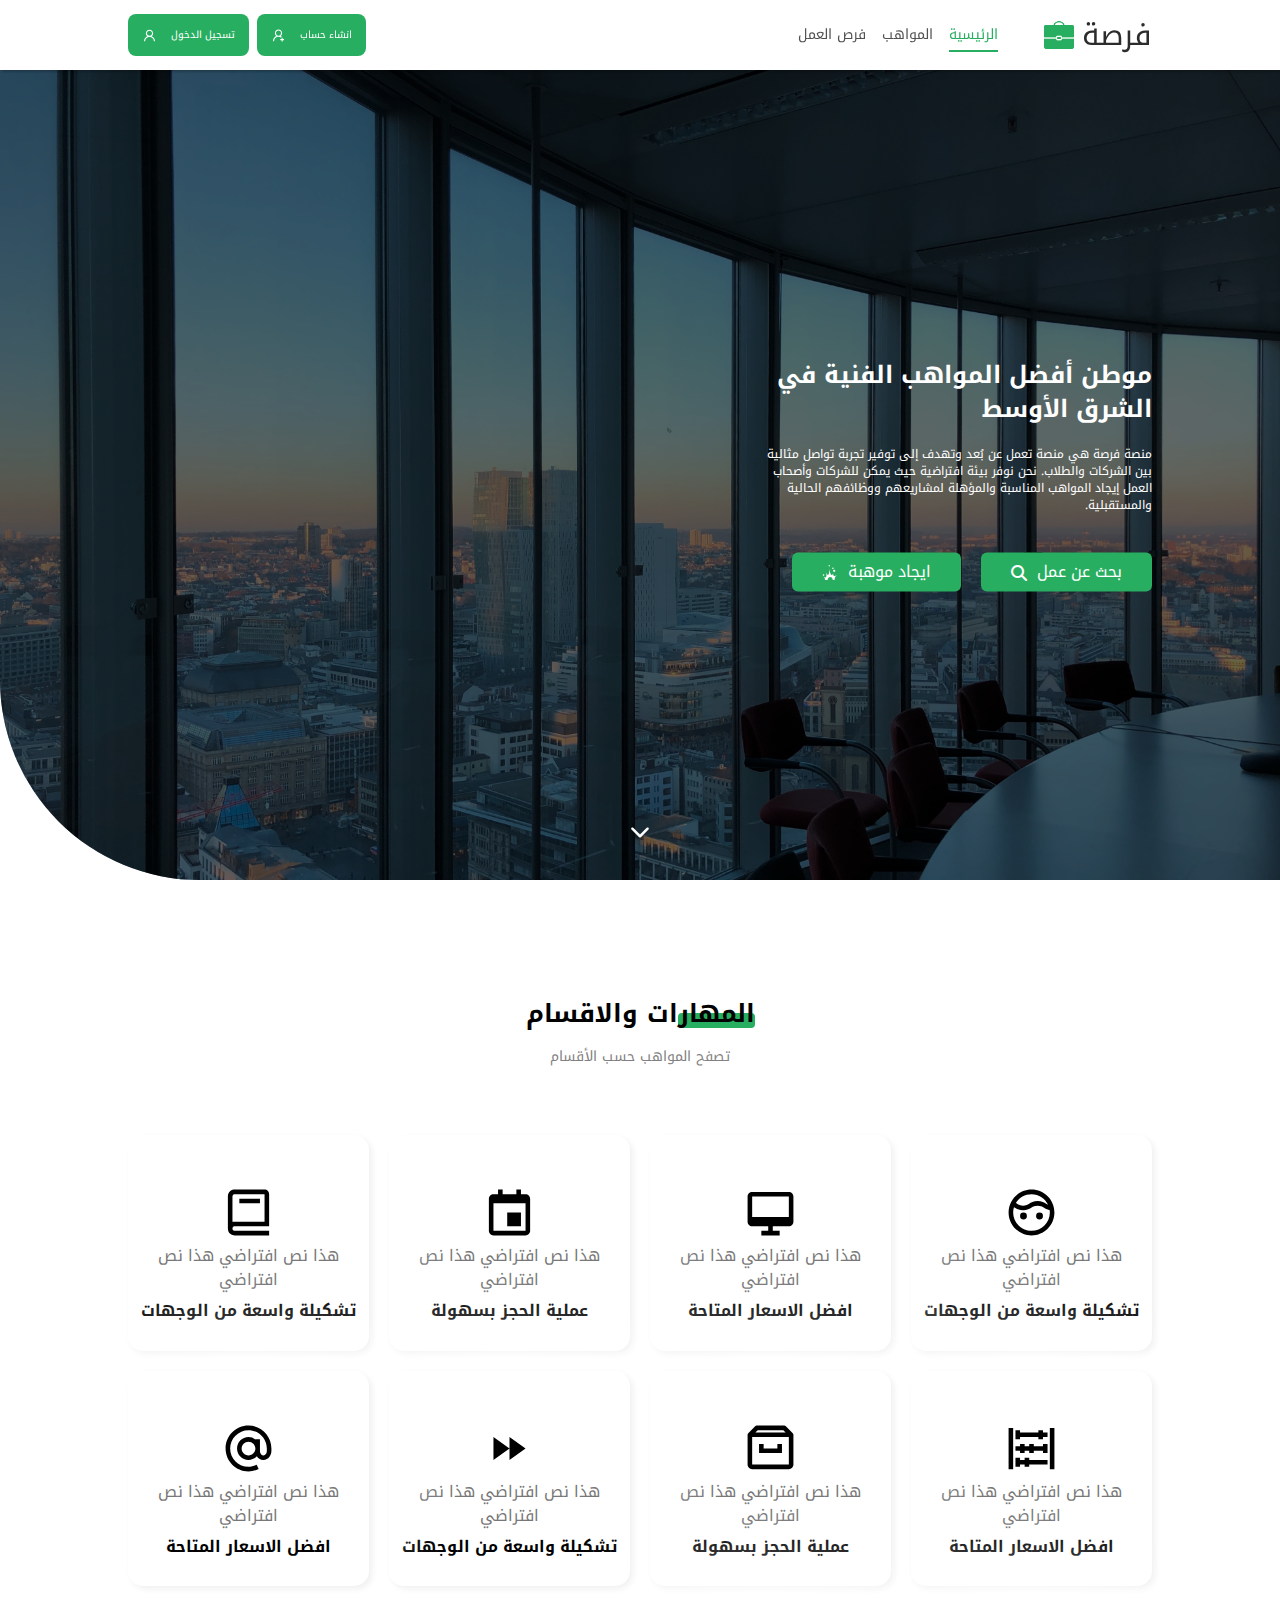
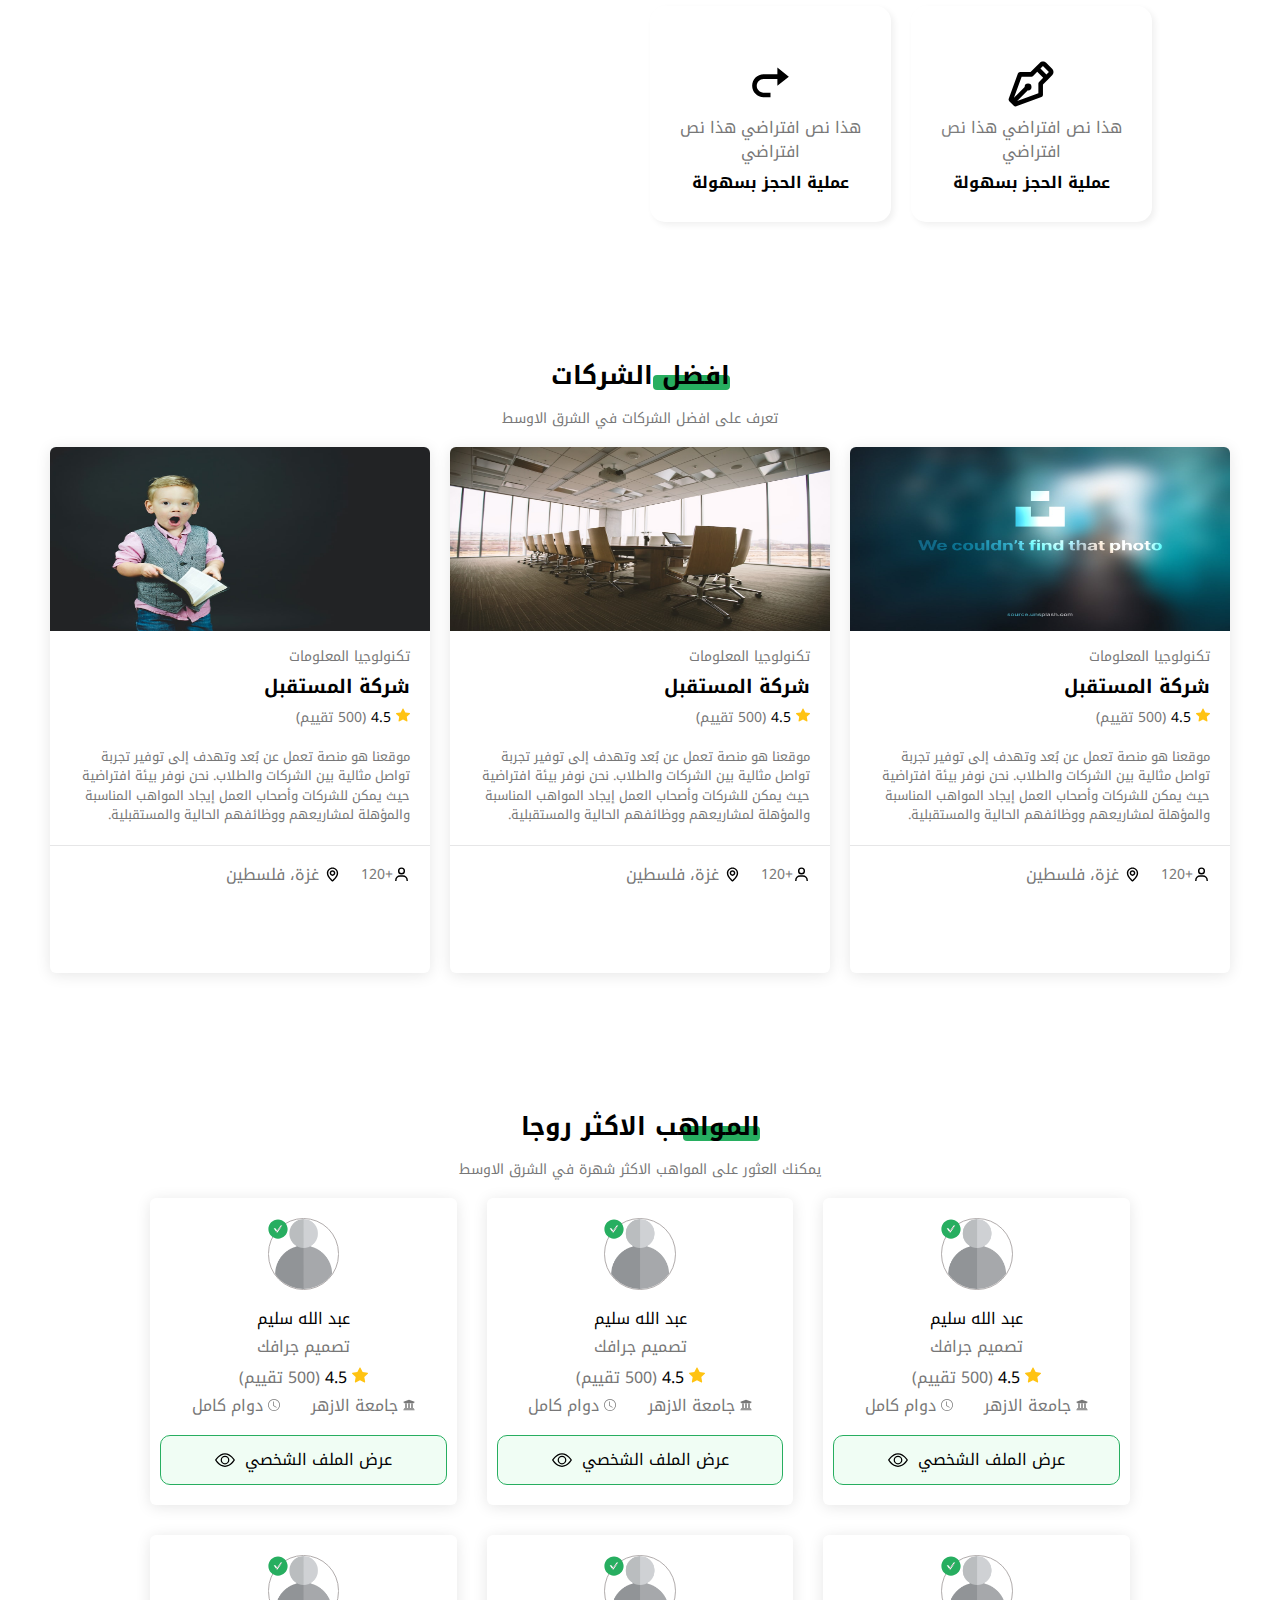
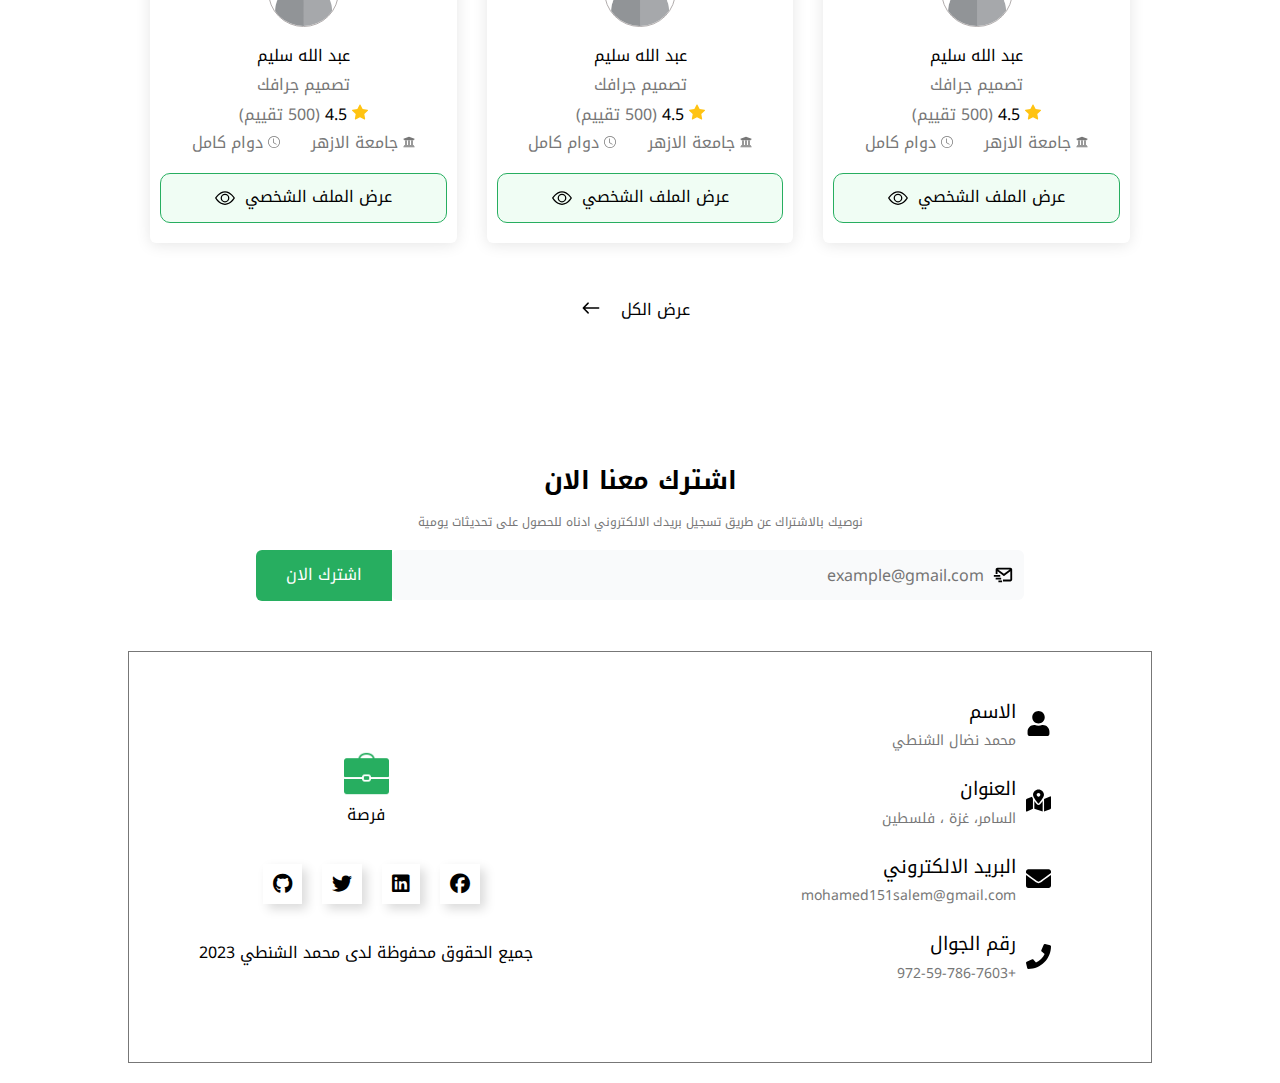
==== commit cd25e52e: "edit logo" ====
--- a/index.html
+++ b/index.html
@@ -29,7 +29,7 @@
                 <div class="logo">
                     <a href="#">
                         <h2>فرصة</h2>
-                        <img src="Image/logo.png" alt="Logo">
+                        <img src="image/logo.png" alt="Logo">
                     </a>
                 </div>
                 <ul>
@@ -37,7 +37,7 @@
                     <li><a href="talent.html">المواهب</a></li>
                     <li><a href="jobs.html">فرص العمل</a></li>
                     <div class="logo-media">
-                        <img src="Image/logo.png" alt="Logo">
+                        <img src="image/logo.png" alt="Logo">
                     </div>
                     <div class="text">
                         <p>جميع الحقوق محفوظة لدى محمد نضال الشنطي © 2023</p>
--- a/CSS/style.css
+++ b/CSS/style.css
@@ -76,6 +76,18 @@
   .container {
     width: 1536px;
   }
+}
+
+::-webkit-scrollbar {
+  width: 5px;
+}
+::-webkit-scrollbar-track {
+  background-color: #f6f6f6;
+  box-shadow: 0 0 10px #ddd inset;
+}
+::-webkit-scrollbar-thumb {
+  background-color: var(--main-color);
+  border-radius: 20px;
 }
 
 .main-title {
@@ -131,7 +143,6 @@
   max-width: 100%;
   position: sticky;
   color: #000;
-  transition: 0.5s;
   z-index: 1000;
   top: 0;
   left: 0;
@@ -335,7 +346,6 @@
   align-items: center;
   gap: 8px;
   padding-left: 128px;
-  transition: 0.3s;
 }
 
 @media (max-width: 992px) {
